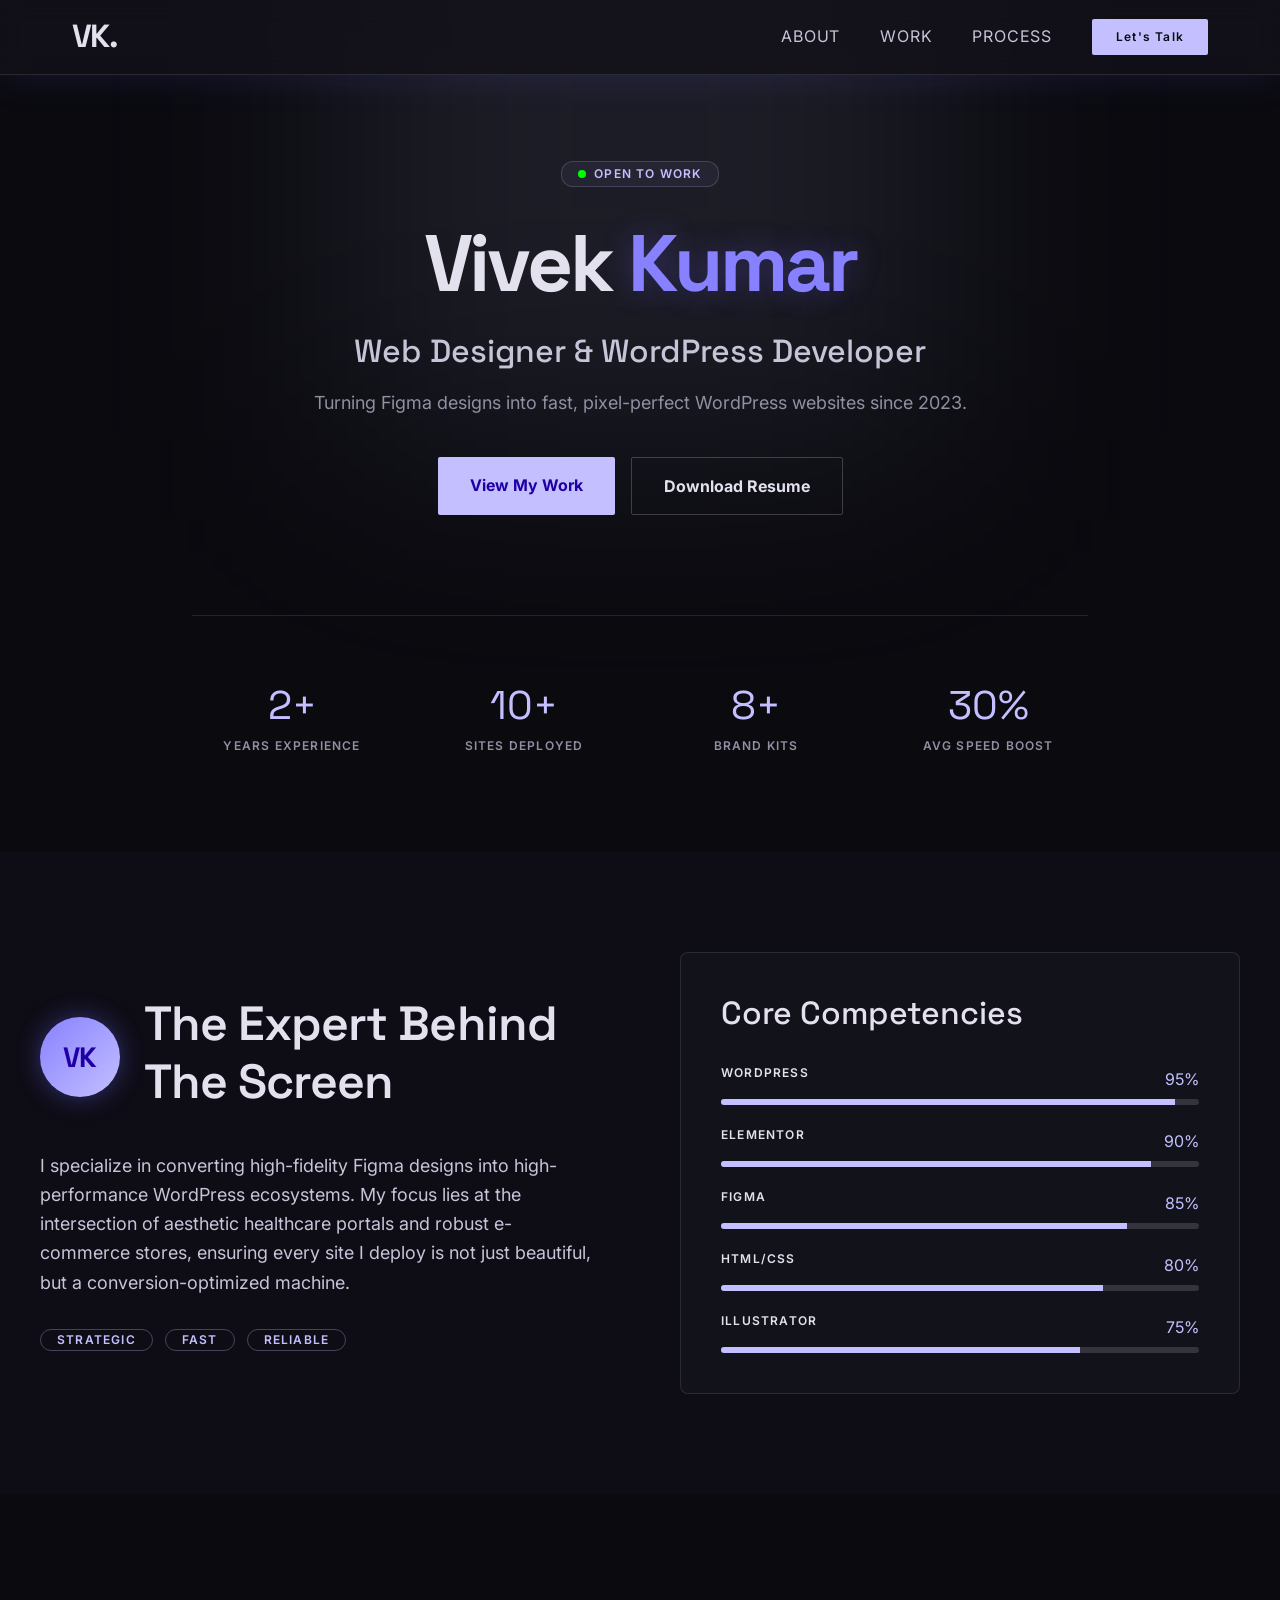
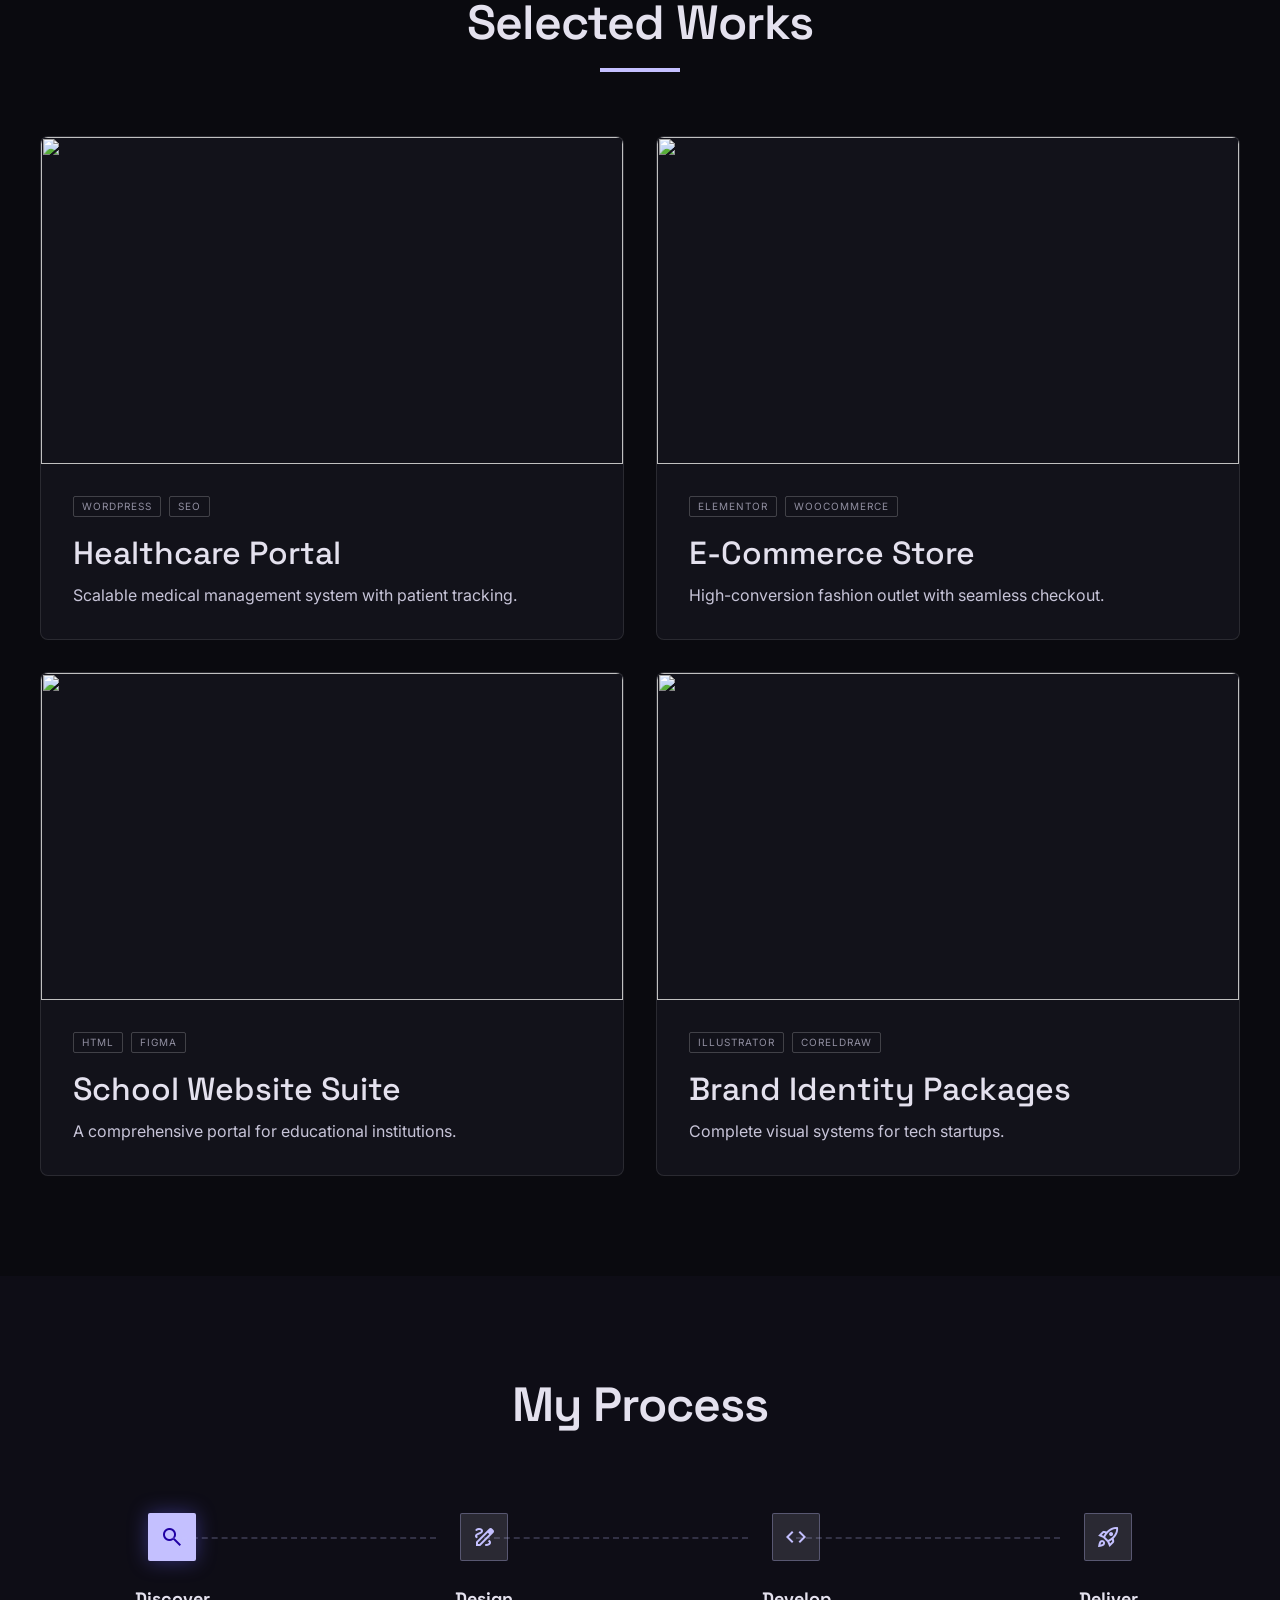
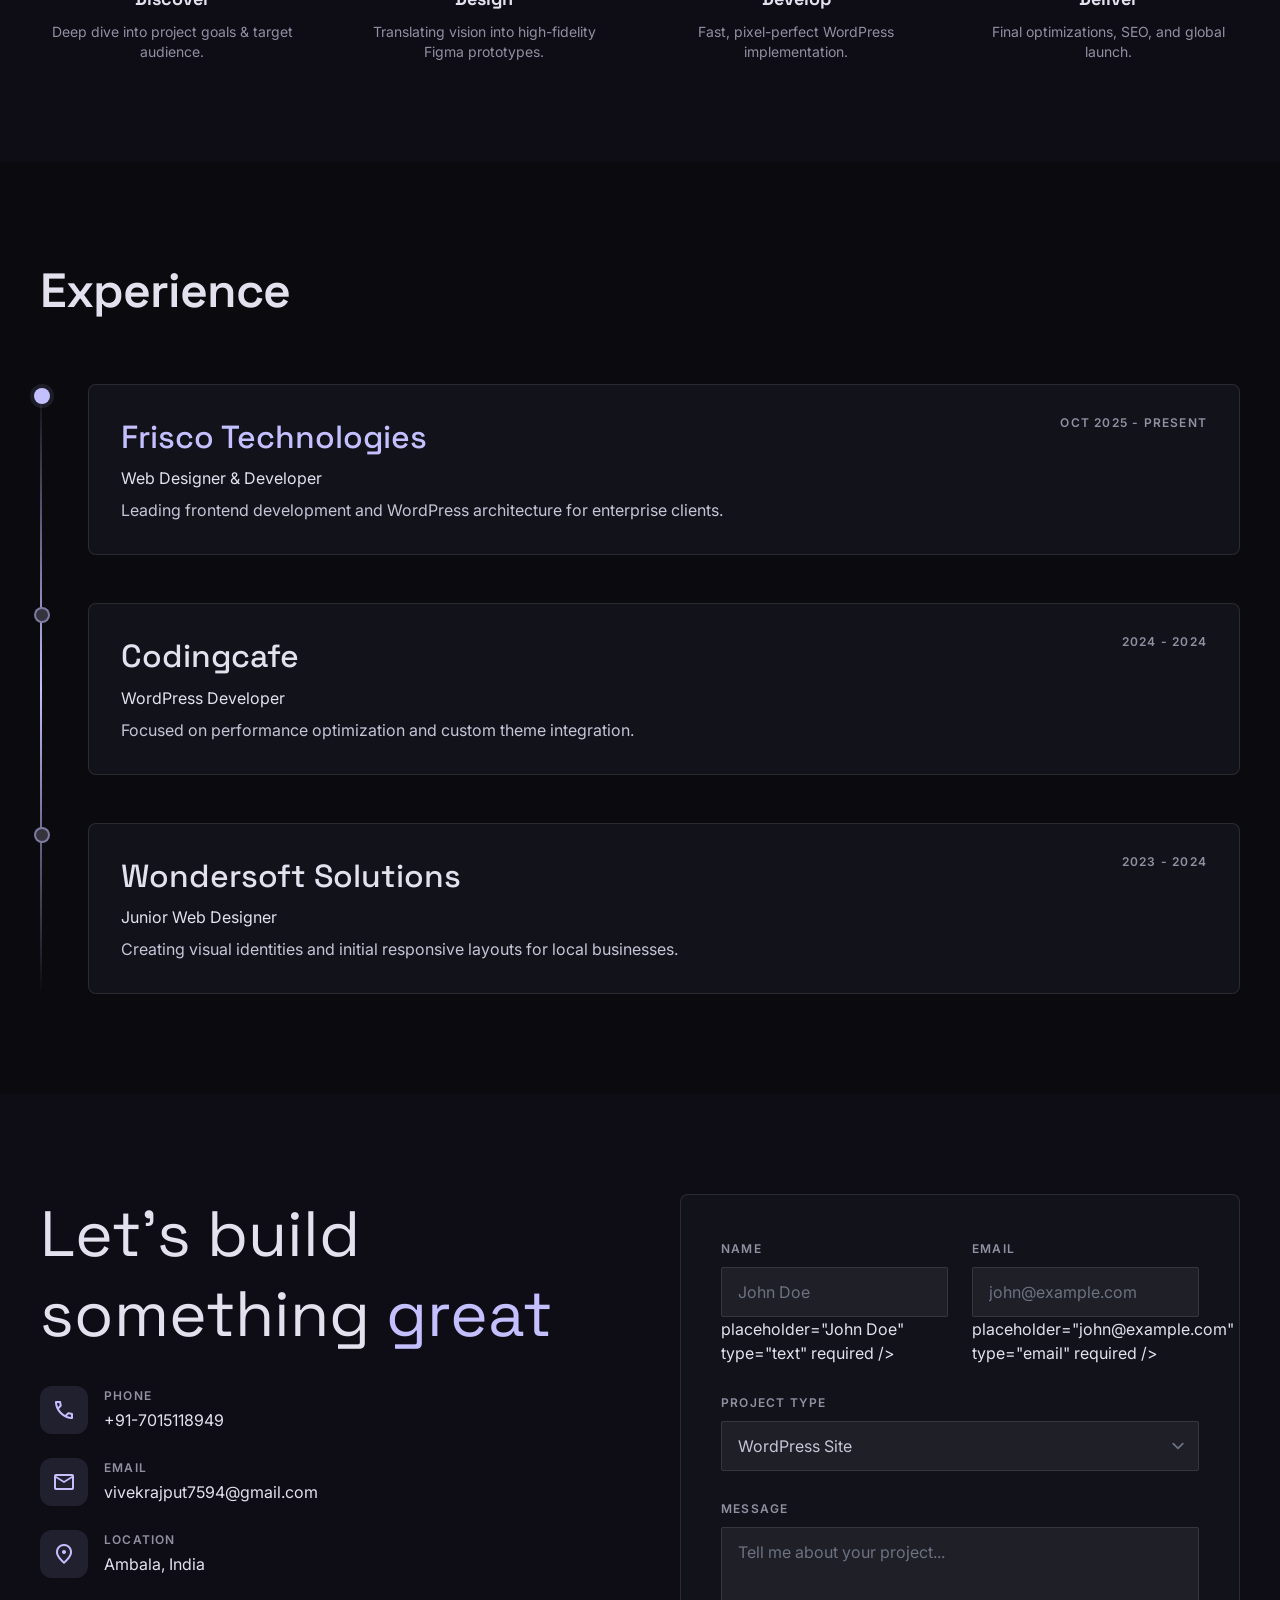
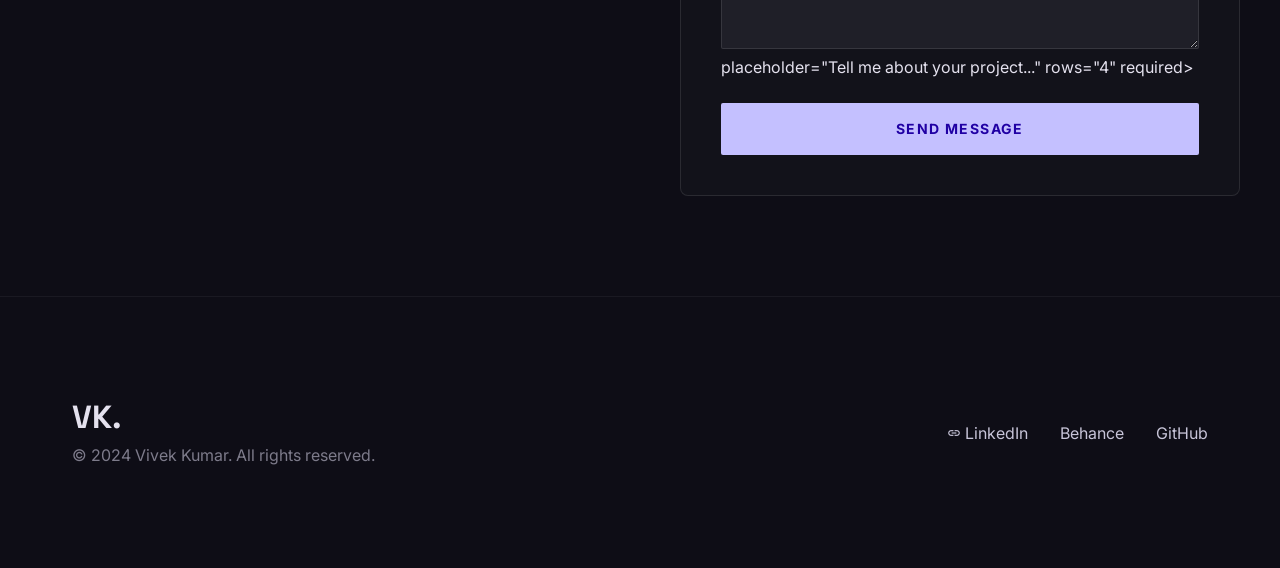
==== index.html @ 9f6ed7fb "cenceled the duplicated resume line" ====
<!DOCTYPE html>

<html class="dark" lang="en">

<head>
    <meta charset="utf-8" />
    <meta content="width=device-width, initial-scale=1.0" name="viewport" />
    <title>Vivek Kumar | Web Designer &amp; WordPress Developer</title>
    <script src="js/tailwind-play.js"></script>
    <link
        href="https://fonts.googleapis.com/css2?family=Space+Grotesk:wght@300;400;500;600;700&amp;family=Inter:wght@300;400;500;600&amp;display=swap"
        rel="stylesheet" />
    <link
        href="https://fonts.googleapis.com/css2?family=Material+Symbols+Outlined:wght,FILL@100..700,0..1&amp;display=swap"
        rel="stylesheet" />
    <link
        href="https://fonts.googleapis.com/css2?family=Material+Symbols+Outlined:wght,FILL@100..700,0..1&amp;display=swap"
        rel="stylesheet" />
    <link href="css/styles.css" rel="stylesheet" />
    <script src="js/tailwind.config.js"></script>
</head>

<body class="bg-background text-on-surface font-body-md" data-nav="main" data-base="./">
    <!-- TopNavBar -->
    <div id="site-nav"></div>
    <main>
        <!-- Hero Section -->
        <section class="relative pt-40 pb-section-padding px-gutter overflow-hidden">
            <div
                class="absolute -top-40 left-1/2 -translate-x-1/2 w-[600px] h-[600px] bg-primary/10 rounded-full blur-[120px] pointer-events-none">
            </div>
            <div class="max-w-container-max mx-auto text-center relative z-10">
                <div
                    class="inline-flex items-center gap-2 px-4 py-1.5 rounded-full border border-primary/20 bg-primary/5 mb-8">
                    <span class="w-2 h-2 rounded-full bg-[#00FF00] animate-pulse"></span>
                    <span class="text-label-caps font-label-caps text-primary uppercase">Open to Work</span>
                </div>
                <h1 class="font-display-xl text-display-xl-mobile md:text-display-xl mb-6">
                    <span class="text-on-surface">Vivek</span>
                    <span class="text-primary-container glow-text">Kumar</span>
                </h1>
                <p class="font-headline-md text-headline-md text-on-surface-variant mb-4">Web Designer &amp; WordPress
                    Developer</p>
                <p class="font-body-lg text-body-lg text-outline max-w-2xl mx-auto mb-10">
                    Turning Figma designs into fast, pixel-perfect WordPress websites since 2023.
                </p>
                <div class="flex flex-col sm:flex-row gap-4 justify-center mb-section-padding">
                    <a class="bg-primary text-on-primary px-8 py-4 rounded font-bold transition-all hover:shadow-[0_0_30px_rgba(108,99,255,0.4)]"
                        href="#work">View My Work</a>
                    <a class="border border-white/20 text-on-surface px-8 py-4 rounded font-bold hover:border-white/40 transition-all"
                        href="./Resume.pdf" target="_blank" rel="noopener noreferrer">Download Resume</a>
                </div>
                <div
                    class="grid grid-cols-2 md:grid-cols-4 gap-8 max-w-4xl mx-auto border-t border-white/10 pt-section-padding-mobile">
                    <div>
                        <p class="font-display-xl text-[40px] text-primary mb-1" data-counter data-target="2"
                            data-suffix="+">2+</p>
                        <p class="text-label-caps font-label-caps uppercase text-outline">Years Experience</p>
                    </div>
                    <div>
                        <p class="font-display-xl text-[40px] text-primary mb-1" data-counter data-target="10"
                            data-suffix="+">10+</p>
                        <p class="text-label-caps font-label-caps uppercase text-outline">Sites Deployed</p>
                    </div>
                    <div>
                        <p class="font-display-xl text-[40px] text-primary mb-1" data-counter data-target="8"
                            data-suffix="+">8+</p>
                        <p class="text-label-caps font-label-caps uppercase text-outline">Brand Kits</p>
                    </div>
                    <div>
                        <p class="font-display-xl text-[40px] text-primary mb-1" data-counter data-target="30"
                            data-suffix="%">30%</p>
                        <p class="text-label-caps font-label-caps uppercase text-outline">Avg Speed Boost</p>
                    </div>
                </div>
            </div>
        </section>
        <!-- About + Skills -->
        <section class="py-section-padding px-gutter bg-surface-container-lowest" id="about">
            <div class="max-w-container-max mx-auto grid grid-cols-1 lg:grid-cols-2 gap-20">
                <div class="flex flex-col justify-center">
                    <div class="flex items-center gap-6 mb-8">
                        <div class="w-20 h-20  bg-gradient-to-br from-primary-container to-primary flex items-center justify-center flex-shrink-0 shadow-[0_0_24px_rgba(108,99,255,0.4)]"
                            style="border-radius:56px;">
                            <span class="font-display-xl text-[28px] font-bold text-on-primary tracking-tight">VK</span>
                        </div>
                        <div>
                            <h2
                                class="font-headline-lg text-headline-lg-mobile md:text-headline-lg text-on-surface mb-2">
                                The Expert Behind The Screen</h2>
                        </div>
                    </div>
                    <p class="font-body-lg text-body-lg text-on-surface-variant mb-8 leading-relaxed">
                        I specialize in converting high-fidelity Figma designs into high-performance WordPress
                        ecosystems. My focus lies at the intersection of aesthetic healthcare portals and robust
                        e-commerce stores, ensuring every site I deploy is not just beautiful, but a
                        conversion-optimized machine.
                    </p>
                    <div class="flex flex-wrap gap-3">
                        <span
                            class="px-4 py-1 border border-primary/30 text-primary text-label-caps font-label-caps uppercase "
                            style="border-radius: 20px;">Strategic</span>
                        <span
                            class="px-4 py-1 border border-primary/30 text-primary text-label-caps font-label-caps uppercase "
                            style="border-radius: 20px;">Fast</span>
                        <span
                            class="px-4 py-1 border border-primary/30 text-primary text-label-caps font-label-caps uppercase "
                            style="border-radius: 20px;">Reliable</span>
                    </div>
                </div>
                <div class="glass-card p-10 rounded-xl">
                    <h3 class="font-headline-md text-headline-md mb-8 text-on-surface">Core Competencies</h3>
                    <div class="space-y-6">
                        <div>
                            <div class="flex justify-between mb-2">
                                <span class="font-label-caps text-label-caps text-on-surface uppercase">WordPress</span>
                                <span class="text-primary">95%</span>
                            </div>
                            <div class="h-1 w-full bg-surface-variant rounded-full overflow-hidden" style="height:6px;">
                                <div class="h-full bg-primary skill-bar" data-width="95" style="width: 0%"></div>
                            </div>
                        </div>
                        <div>
                            <div class="flex justify-between mb-2">
                                <span class="font-label-caps text-label-caps text-on-surface uppercase">Elementor</span>
                                <span class="text-primary">90%</span>
                            </div>
                            <div class="h-1 w-full bg-surface-variant rounded-full overflow-hidden" style="height:6px;">
                                <div class="h-full bg-primary skill-bar" data-width="90" style="width: 0%"></div>
                            </div>
                        </div>
                        <div>
                            <div class="flex justify-between mb-2">
                                <span class="font-label-caps text-label-caps text-on-surface uppercase">Figma</span>
                                <span class="text-primary">85%</span>
                            </div>
                            <div class="h-1 w-full bg-surface-variant rounded-full overflow-hidden" style="height:6px;">
                                <div class="h-full bg-primary skill-bar" data-width="85" style="width: 0%"></div>
                            </div>
                        </div>
                        <div>
                            <div class="flex justify-between mb-2">
                                <span class="font-label-caps text-label-caps text-on-surface uppercase">HTML/CSS</span>
                                <span class="text-primary">80%</span>
                            </div>
                            <div class="h-1 w-full bg-surface-variant rounded-full overflow-hidden" style="height:6px;">
                                <div class="h-full bg-primary skill-bar" data-width="80" style="width: 0%"></div>
                            </div>
                        </div>
                        <div>
                            <div class="flex justify-between mb-2">
                                <span
                                    class="font-label-caps text-label-caps text-on-surface uppercase">Illustrator</span>
                                <span class="text-primary">75%</span>
                            </div>
                            <div class="h-1 w-full bg-surface-variant rounded-full overflow-hidden" style="height:6px;">
                                <div class="h-full bg-primary skill-bar" data-width="75" style="width: 0%"></div>
                            </div>
                        </div>
                    </div>
                </div>
            </div>
        </section>
        <!-- Selected Works -->
        <section class="py-section-padding px-gutter bg-background" id="work">
            <div class="max-w-container-max mx-auto">
                <div class="text-center mb-16">
                    <h2 class="font-headline-lg text-headline-lg-mobile md:text-headline-lg text-on-surface mb-4">
                        Selected Works</h2>
                    <div class="w-20 h-1 bg-primary mx-auto"></div>
                </div>
                <div class="grid grid-cols-1 md:grid-cols-2 gap-8">
                    <!-- Project 1 -->
                    <a href="case-studies/healthcare.html" class="glass-card rounded-xl overflow-hidden group block">
                        <div class="aspect-video overflow-hidden relative">
                            <img class="w-full h-full object-cover transition-transform duration-500 group-hover:scale-110"
                                data-alt="A futuristic and sleek digital interface for a medical healthcare portal, showing dashboard elements with calming purple and blue tones, clear data visualization graphs, and professional profile avatars in a modern dark-mode aesthetic."
                                src="https://lh3.googleusercontent.com/aida-public/[base64]" />
                            <div
                                class="absolute inset-0 bg-primary/20 opacity-0 group-hover:opacity-100 transition-opacity flex items-center justify-center">
                                <span
                                    class="bg-primary text-on-primary px-6 py-2 rounded-full font-bold shadow-[0_0_20px_rgba(108,99,255,0.5)] hover:opacity-90 transition-all">View
                                    Case
                                    Study</span>
                            </div>
                        </div>
                        <div class="p-8">
                            <div class="flex gap-2 mb-4">
                                <span
                                    class="text-[10px] px-2 py-0.5 border border-white/20 text-outline rounded uppercase tracking-widest">WordPress</span>
                                <span
                                    class="text-[10px] px-2 py-0.5 border border-white/20 text-outline rounded uppercase tracking-widest">SEO</span>
                            </div>
                            <h3 class="font-headline-md text-headline-md text-on-surface mb-2">Healthcare Portal</h3>
                            <p class="text-on-surface-variant">Scalable medical management system with patient tracking.
                            </p>
                        </div>
                    </a>
                    <!-- Project 2 -->
                    <a href="case-studies/ecommerce.html" class="glass-card rounded-xl overflow-hidden group block">
                        <div class="aspect-video overflow-hidden relative">
                            <img class="w-full h-full object-cover transition-transform duration-500 group-hover:scale-110"
                                data-alt="A sophisticated e-commerce storefront presentation displaying high-end luxury goods with a minimalist layout. The scene uses soft lighting and a deep violet and black color palette, emphasizing premium textures and modern typography on a sleek product grid."
                                src="https://lh3.googleusercontent.com/aida-public/[base64]" />
                            <div
                                class="absolute inset-0 bg-primary/20 opacity-0 group-hover:opacity-100 transition-opacity flex items-center justify-center">
                                <span
                                    class="bg-primary text-on-primary px-6 py-2 rounded-full font-bold shadow-[0_0_20px_rgba(108,99,255,0.5)] hover:opacity-90 transition-all">View
                                    Store</span>
                            </div>
                        </div>
                        <div class="p-8">
                            <div class="flex gap-2 mb-4">
                                <span
                                    class="text-[10px] px-2 py-0.5 border border-white/20 text-outline rounded uppercase tracking-widest">Elementor</span>
                                <span
                                    class="text-[10px] px-2 py-0.5 border border-white/20 text-outline rounded uppercase tracking-widest">WooCommerce</span>
                            </div>
                            <h3 class="font-headline-md text-headline-md text-on-surface mb-2">E-Commerce Store</h3>
                            <p class="text-on-surface-variant">High-conversion fashion outlet with seamless checkout.
                            </p>
                        </div>
                    </a>
                    <!-- Project 3 -->
                    <a href="case-studies/school.html" class="glass-card rounded-xl overflow-hidden group block">
                        <div class="aspect-video overflow-hidden relative">
                            <img class="w-full h-full object-cover transition-transform duration-500 group-hover:scale-110"
                                data-alt="A professional educational dashboard showing a clean and organized academic portal with a vertical sidebar, student progress charts, and a calendar view. The design features a premium light purple gradient overlay and crisp, legible typography on a dark background."
                                src="https://lh3.googleusercontent.com/aida-public/[base64]" />
                            <div
                                class="absolute inset-0 bg-primary/20 opacity-0 group-hover:opacity-100 transition-opacity flex items-center justify-center">
                                <span
                                    class="bg-primary text-on-primary px-6 py-2 rounded-full font-bold shadow-[0_0_20px_rgba(108,99,255,0.5)] hover:opacity-90 transition-all">Launch
                                    Project</span>
                            </div>
                        </div>
                        <div class="p-8">
                            <div class="flex gap-2 mb-4">
                                <span
                                    class="text-[10px] px-2 py-0.5 border border-white/20 text-outline rounded uppercase tracking-widest">HTML</span>
                                <span
                                    class="text-[10px] px-2 py-0.5 border border-white/20 text-outline rounded uppercase tracking-widest">Figma</span>
                            </div>
                            <h3 class="font-headline-md text-headline-md text-on-surface mb-2">School Website Suite</h3>
                            <p class="text-on-surface-variant">A comprehensive portal for educational institutions.</p>
                        </div>
                    </a>
                    <!-- Project 4 -->
                    <a href="case-studies/brand.html" class="glass-card rounded-xl overflow-hidden group block">
                        <div class="aspect-video overflow-hidden relative">
                            <img class="w-full h-full object-cover transition-transform duration-500 group-hover:scale-110"
                                data-alt="A collection of elegant brand identity assets including business cards, letterheads, and a logo manual spread out on a neutral surface. The design features a consistent purple geometric pattern and a minimalist logo, showcasing professional graphic design skills with high-end finishing."
                                src="https://lh3.googleusercontent.com/aida-public/[base64]" />
                            <div
                                class="absolute inset-0 bg-primary/20 opacity-0 group-hover:opacity-100 transition-opacity flex items-center justify-center">
                                <span
                                    class="bg-primary text-on-primary px-6 py-2 rounded-full font-bold shadow-[0_0_20px_rgba(108,99,255,0.5)] hover:opacity-90 transition-all">View
                                    Branding</span>
                            </div>
                        </div>
                        <div class="p-8">
                            <div class="flex gap-2 mb-4">
                                <span
                                    class="text-[10px] px-2 py-0.5 border border-white/20 text-outline rounded uppercase tracking-widest">Illustrator</span>
                                <span
                                    class="text-[10px] px-2 py-0.5 border border-white/20 text-outline rounded uppercase tracking-widest">CorelDRAW</span>
                            </div>
                            <h3 class="font-headline-md text-headline-md text-on-surface mb-2">Brand Identity Packages
                            </h3>
                            <p class="text-on-surface-variant">Complete visual systems for tech startups.</p>
                        </div>
                    </a>
                </div>
            </div>
        </section>
        <!-- My Process -->
        <section class="py-section-padding px-gutter bg-surface-container-lowest" id="process">
            <div class="max-w-container-max mx-auto text-center">
                <h2 class="font-headline-lg text-headline-lg-mobile md:text-headline-lg text-on-surface mb-20">My
                    Process</h2>
                <div class="grid grid-cols-1 md:grid-cols-4 gap-12 relative">
                    <div class="step-connector relative z-10 flex flex-col items-center">
                        <div
                            class="w-12 h-12 rounded bg-primary flex items-center justify-center mb-6 shadow-[0_0_20px_rgba(108,99,255,0.4)]">
                            <span class="material-symbols-outlined text-on-primary">search</span>
                        </div>
                        <h4 class="font-headline-md text-body-lg font-bold mb-2">Discover</h4>
                        <p class="text-outline text-sm">Deep dive into project goals &amp; target audience.</p>
                    </div>
                    <div class="step-connector relative z-10 flex flex-col items-center">
                        <div
                            class="w-12 h-12 rounded bg-surface-container-high border border-primary/30 flex items-center justify-center mb-6">
                            <span class="material-symbols-outlined text-primary">draw</span>
                        </div>
                        <h4 class="font-headline-md text-body-lg font-bold mb-2">Design</h4>
                        <p class="text-outline text-sm">Translating vision into high-fidelity Figma prototypes.</p>
                    </div>
                    <div class="step-connector relative z-10 flex flex-col items-center">
                        <div
                            class="w-12 h-12 rounded bg-surface-container-high border border-primary/30 flex items-center justify-center mb-6">
                            <span class="material-symbols-outlined text-primary">code</span>
                        </div>
                        <h4 class="font-headline-md text-body-lg font-bold mb-2">Develop</h4>
                        <p class="text-outline text-sm">Fast, pixel-perfect WordPress implementation.</p>
                    </div>
                    <div class="relative z-10 flex flex-col items-center">
                        <div
                            class="w-12 h-12 rounded bg-surface-container-high border border-primary/30 flex items-center justify-center mb-6">
                            <span class="material-symbols-outlined text-primary">rocket_launch</span>
                        </div>
                        <h4 class="font-headline-md text-body-lg font-bold mb-2">Deliver</h4>
                        <p class="text-outline text-sm">Final optimizations, SEO, and global launch.</p>
                    </div>
                </div>
            </div>
        </section>
        <!-- Experience Timeline -->
        <section class="py-section-padding px-gutter bg-background">
            <div class="max-w-container-max mx-auto">
                <h2 class="font-headline-lg text-headline-lg-mobile md:text-headline-lg text-on-surface mb-16">
                    Experience</h2>
                <div class="relative timeline-line pl-12 space-y-12">
                    <div class="relative">
                        <div class="absolute -left-[54px] top-1 w-4 h-4 rounded-full bg-primary ring-4 ring-primary/10">
                        </div>
                        <div class="glass-card p-8 rounded-xl">
                            <div class="flex flex-col md:flex-row md:justify-between mb-2">
                                <h3 class="font-headline-md text-headline-md text-primary">Frisco Technologies</h3>
                                <span class="text-label-caps font-label-caps text-outline uppercase">Oct 2025 -
                                    Present</span>
                            </div>
                            <p class="font-body-lg text-on-surface mb-2">Web Designer & Developer</p>
                            <p class="text-on-surface-variant">Leading frontend development and WordPress architecture
                                for enterprise clients.</p>
                        </div>
                    </div>
                    <div class="relative">
                        <div
                            class="absolute -left-[54px] top-1 w-4 h-4 rounded-full bg-surface-variant border-2 border-primary/50">
                        </div>
                        <div class="glass-card p-8 rounded-xl">
                            <div class="flex flex-col md:flex-row md:justify-between mb-2">
                                <h3 class="font-headline-md text-headline-md text-on-surface">Codingcafe</h3>
                                <span class="text-label-caps font-label-caps text-outline uppercase">2024 - 2024</span>
                            </div>
                            <p class="font-body-lg text-on-surface mb-2">WordPress Developer</p>
                            <p class="text-on-surface-variant">Focused on performance optimization and custom theme
                                integration.</p>
                        </div>
                    </div>
                    <div class="relative">
                        <div
                            class="absolute -left-[54px] top-1 w-4 h-4 rounded-full bg-surface-variant border-2 border-primary/50">
                        </div>
                        <div class="glass-card p-8 rounded-xl">
                            <div class="flex flex-col md:flex-row md:justify-between mb-2">
                                <h3 class="font-headline-md text-headline-md text-on-surface">Wondersoft Solutions</h3>
                                <span class="text-label-caps font-label-caps text-outline uppercase">2023 - 2024</span>
                            </div>
                            <p class="font-body-lg text-on-surface mb-2">Junior Web Designer</p>
                            <p class="text-on-surface-variant">Creating visual identities and initial responsive layouts
                                for local businesses.</p>
                        </div>
                    </div>
                </div>
            </div>
        </section>
        <!-- Contact Section -->
        <section class="py-section-padding px-gutter bg-surface-container-lowest" id="contact">
            <div class="max-w-container-max mx-auto grid grid-cols-1 lg:grid-cols-2 gap-20">
                <div>
                    <h2 class="font-display-xl text-[48px] md:text-[64px] text-on-surface mb-8 leading-tight">Let's
                        build<br />something <span class="text-primary">great</span></h2>
                    <div class="space-y-6">
                        <div class="flex items-center gap-4">
                            <div class="w-12 h-12 rounded-full bg-primary/10 flex items-center justify-center">
                                <span class="material-symbols-outlined text-primary">call</span>
                            </div>
                            <div>
                                <p class="text-label-caps font-label-caps text-outline uppercase text-xs mb-1">Phone</p>
                                <p class="font-body-lg text-on-surface">+91-7015118949</p>
                            </div>
                        </div>
                        <div class="flex items-center gap-4">
                            <div class="w-12 h-12 rounded-full bg-primary/10 flex items-center justify-center">
                                <span class="material-symbols-outlined text-primary">mail</span>
                            </div>
                            <div>
                                <p class="text-label-caps font-label-caps text-outline uppercase text-xs mb-1">Email</p>
                                <p class="font-body-lg text-on-surface">vivekrajput7594@gmail.com</p>
                            </div>
                        </div>
                        <div class="flex items-center gap-4">
                            <div class="w-12 h-12 rounded-full bg-primary/10 flex items-center justify-center">
                                <span class="material-symbols-outlined text-primary">location_on</span>
                            </div>
                            <div>
                                <p class="text-label-caps font-label-caps text-outline uppercase text-xs mb-1">Location
                                </p>
                                <p class="font-body-lg text-on-surface">Ambala, India</p>
                            </div>
                        </div>
                    </div>
                </div>
                <div class="glass-card p-10 rounded-xl">
                    <form id="contact-form" action="https://formspree.io/f/YOUR_FORM_ID" method="POST"
                        class="space-y-6">
                        <div class="grid grid-cols-1 md:grid-cols-2 gap-6">
                            <div class="space-y-2">
                                <label
                                    class="text-label-caps font-label-caps text-outline uppercase text-xs">Name</label>
                                <input name="name"
                                    class="w-full bg-surface-container border border-white/10 rounded px-4 py-3 focus:border-primary focus:ring-1 focus:ring-primary outline-none transition-all"
                                    placeholder="John Doe" type="text" required />
                                placeholder="John Doe" type="text" required />
                            </div>
                            <div class="space-y-2">
                                <label
                                    class="text-label-caps font-label-caps text-outline uppercase text-xs">Email</label>
                                <input name="email"
                                    class="w-full bg-surface-container border border-white/10 rounded px-4 py-3 focus:border-primary focus:ring-1 focus:ring-primary outline-none transition-all"
                                    placeholder="john@example.com" type="email" required />
                                placeholder="john@example.com" type="email" required />
                            </div>
                        </div>
                        <div class="space-y-2">
                            <label class="text-label-caps font-label-caps text-outline uppercase text-xs">Project
                                Type</label>
                            <select name="project_type"
                                class="w-full bg-surface-container border border-white/10 rounded px-4 py-3 focus:border-primary focus:ring-1 focus:ring-primary outline-none transition-all text-on-surface-variant">
                                <option value="WordPress Site">WordPress Site</option>
                                <option value="Graphic Design">Graphic Design</option>
                                <option value="Both">Both</option>
                                <option value="WordPress Site">WordPress Site</option>
                                <option value="Graphic Design">Graphic Design</option>
                                <option value="Both">Both</option>
                            </select>
                        </div>
                        <div class="space-y-2">
                            <label
                                class="text-label-caps font-label-caps text-outline uppercase text-xs">Message</label>
                            <textarea name="message"
                                class="w-full bg-surface-container border border-white/10 rounded px-4 py-3 focus:border-primary focus:ring-1 focus:ring-primary outline-none transition-all"
                                placeholder="Tell me about your project..." rows="4" required></textarea>
                            placeholder="Tell me about your project..." rows="4" required></textarea>
                        </div>
                        <button id="submit-button"
                            class="w-full bg-primary text-on-primary font-bold py-4 rounded hover:shadow-[0_0_30px_rgba(108,99,255,0.4)] transition-all uppercase tracking-widest text-sm"
                            type="submit">Send Message</button>
                        <p id="form-status" class="text-sm font-medium mt-4 hidden text-center"></p>
                        <p id="form-status" class="text-sm font-medium mt-4 hidden text-center"></p>
                    </form>
                </div>
            </div>
        </section>
    </main>
    <!-- Footer -->
    <div id="site-footer"></div>

    <script src="js/components.js"></script>
    <script src="js/main.js"></script>
    <script src="js/contact.js"></script>
</body>

</html>
---- css/styles.css ----
/* Custom Fonts & Material Icons */
.material-symbols-outlined {
    font-variation-settings: 'FILL' 0, 'wght' 400, 'GRAD' 0, 'opsz' 24;
}

/* Glow Effects */
.glow-text, .text-glow {
    text-shadow: 0 0 30px rgba(108, 99, 255, 0.3);
}
.purple-glow {
    box-shadow: 0 0 40px rgba(108, 99, 255, 0.15);
}
.glow-halo {
    background: radial-gradient(circle at center, rgba(108, 99, 255, 0.08) 0%, transparent 70%);
}
.section-halo {
    background: radial-gradient(circle at center, rgba(108, 99, 255, 0.05) 0%, transparent 70%);
}
.text-halo {
    position: relative;
}
.text-halo::after {
    content: '';
    position: absolute;
    top: 50%;
    left: 50%;
    transform: translate(-50%, -50%);
    width: 140%;
    height: 140%;
    background: radial-gradient(circle, rgba(108, 99, 255, 0.08) 0%, transparent 70%);
    z-index: -1;
    pointer-events: none;
}

/* Glass Card & Borders */
.glass-card {
    background: #12121A;
    border: 0.5px solid rgba(255, 255, 255, 0.1);
    transition: all 0.3s ease;
}
.glass-card:hover {
    border-color: rgba(255, 255, 255, 0.2);
    box-shadow: 0 0 40px rgba(108, 99, 255, 0.15);
    transform: translateY(-4px);
}
.card-border {
    border: 0.5px solid rgba(255, 255, 255, 0.1);
    transition: all 0.3s ease;
}
.card-border:hover {
    border-color: rgba(255, 255, 255, 0.2);
}
.thin-border {
    border: 0.5px solid rgba(255, 255, 255, 0.1);
}
.surface-card {
    background-color: #12121a;
    border: 0.5px solid rgba(255, 255, 255, 0.1);
    transition: border-color 0.3s ease;
}
.surface-card:hover {
    border-color: rgba(255, 255, 255, 0.2);
}
.glow-hover:hover {
    box-shadow: 0 0 40px rgba(108, 99, 255, 0.15);
    border-color: rgba(255, 255, 255, 0.2) !important;
}

/* Process & Timeline Connectors */
.step-connector::after {
    content: '';
    position: absolute;
    top: 24px;
    left: 50%;
    width: 100%;
    border-top: 2px dashed rgba(196, 192, 255, 0.2);
    z-index: 0;
}
@media (max-width: 768px) {
    .step-connector::after { display: none; }
}
.timeline-line::before {
    content: '';
    position: absolute;
    left: 0;
    top: 0;
    bottom: 0;
    width: 2px;
    background: linear-gradient(to bottom, transparent, #c4c0ff, transparent);
}

/* Helper Utilities */
.purple-dot::before {
    content: '';
    display: inline-block;
    width: 8px;
    height: 8px;
    background-color: #6C63FF;
    border-radius: 50%;
    margin-right: 12px;
}
.no-scrollbar::-webkit-scrollbar {
    display: none;
}
.space-grotesk {
    font-family: 'Space Grotesk', sans-serif;
}
.bento-grid {
    display: grid;
    grid-template-columns: repeat(12, 1fr);
    gap: 24px;
}

.material-symbols-filled { font-variation-settings: 'FILL' 1; }
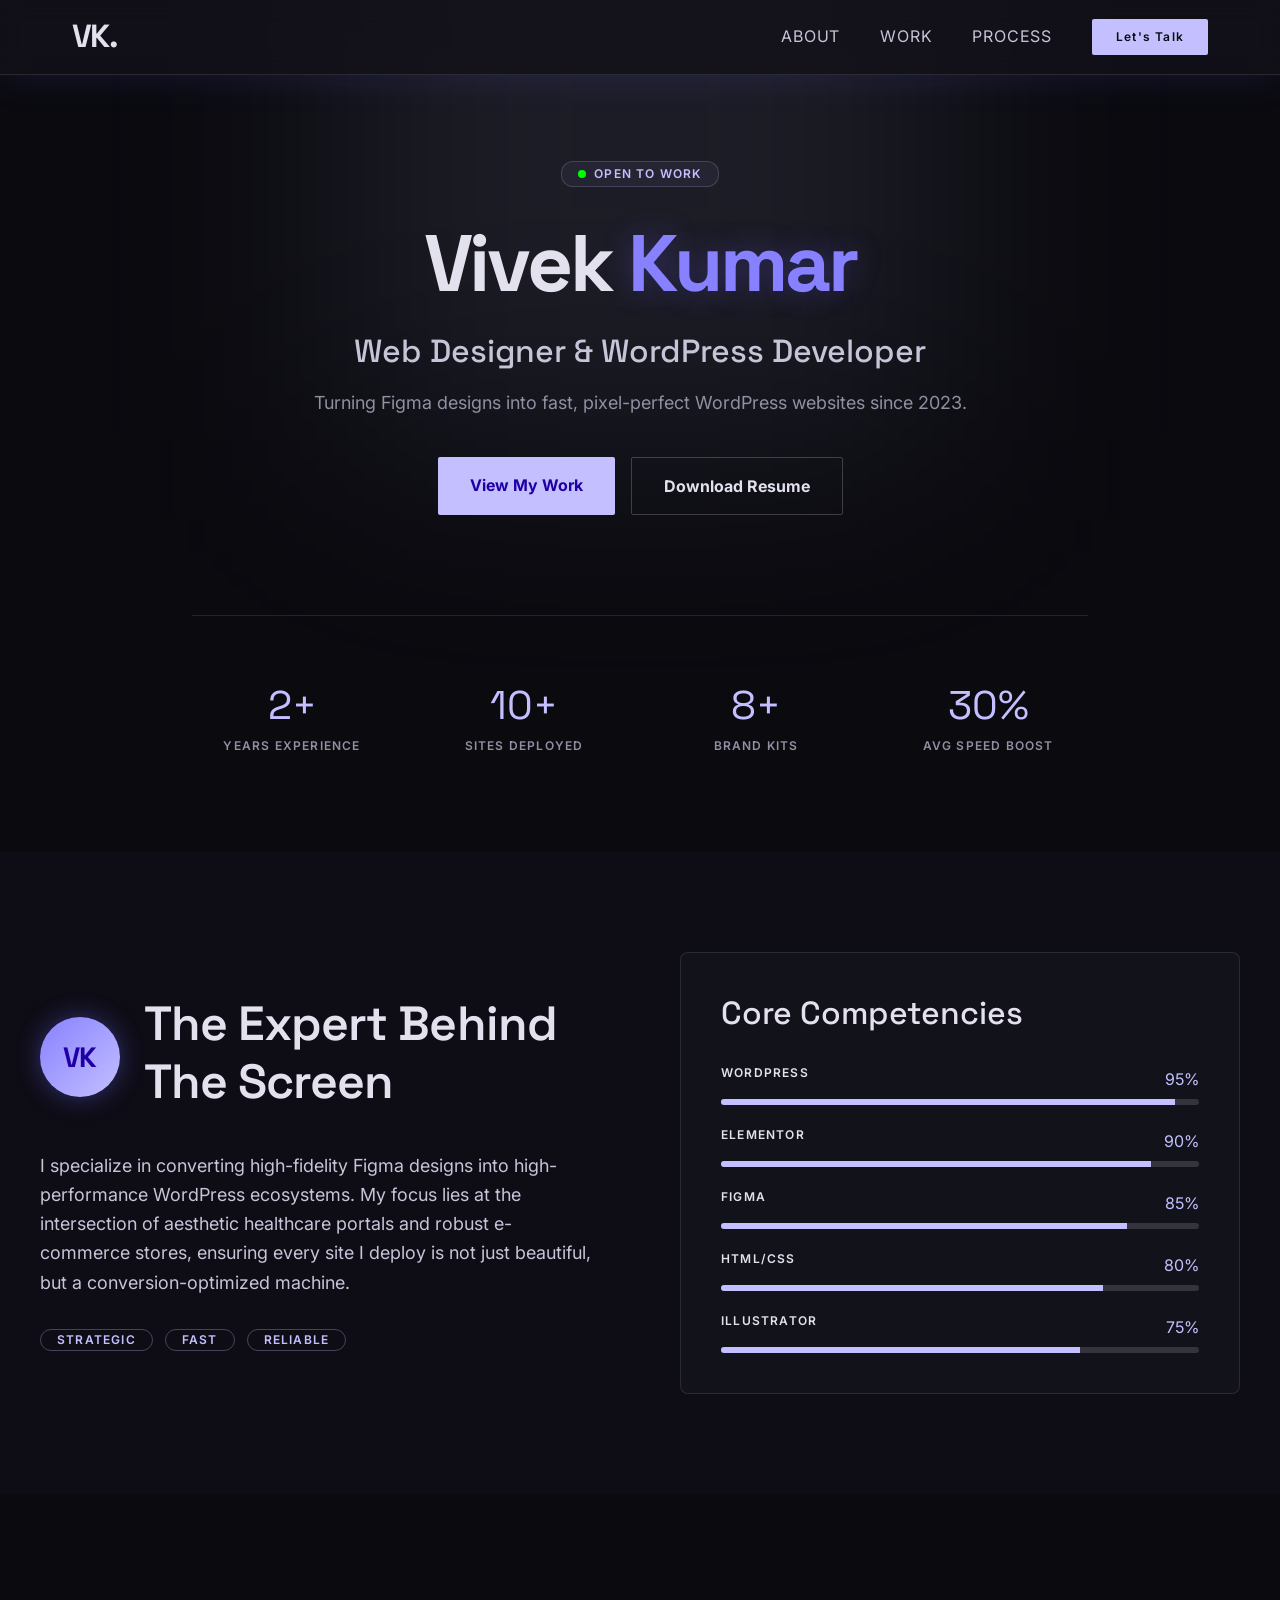
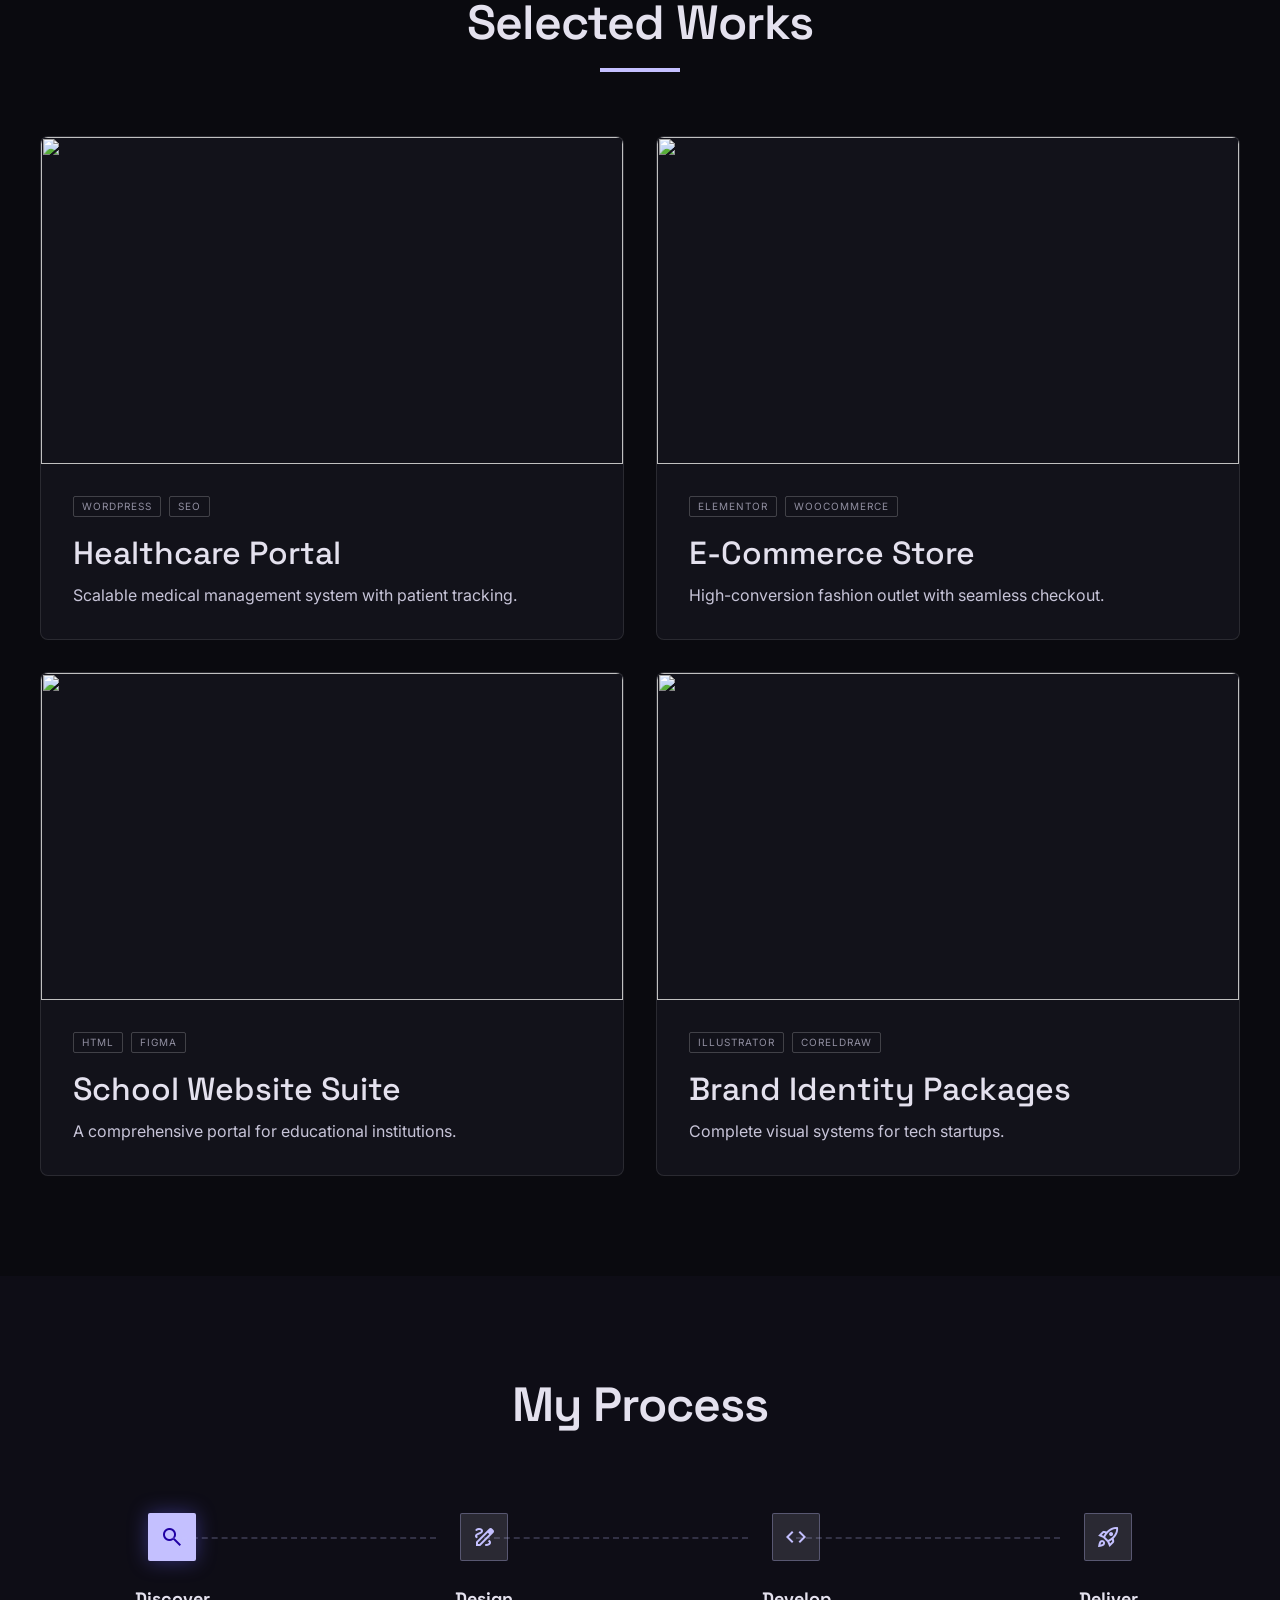
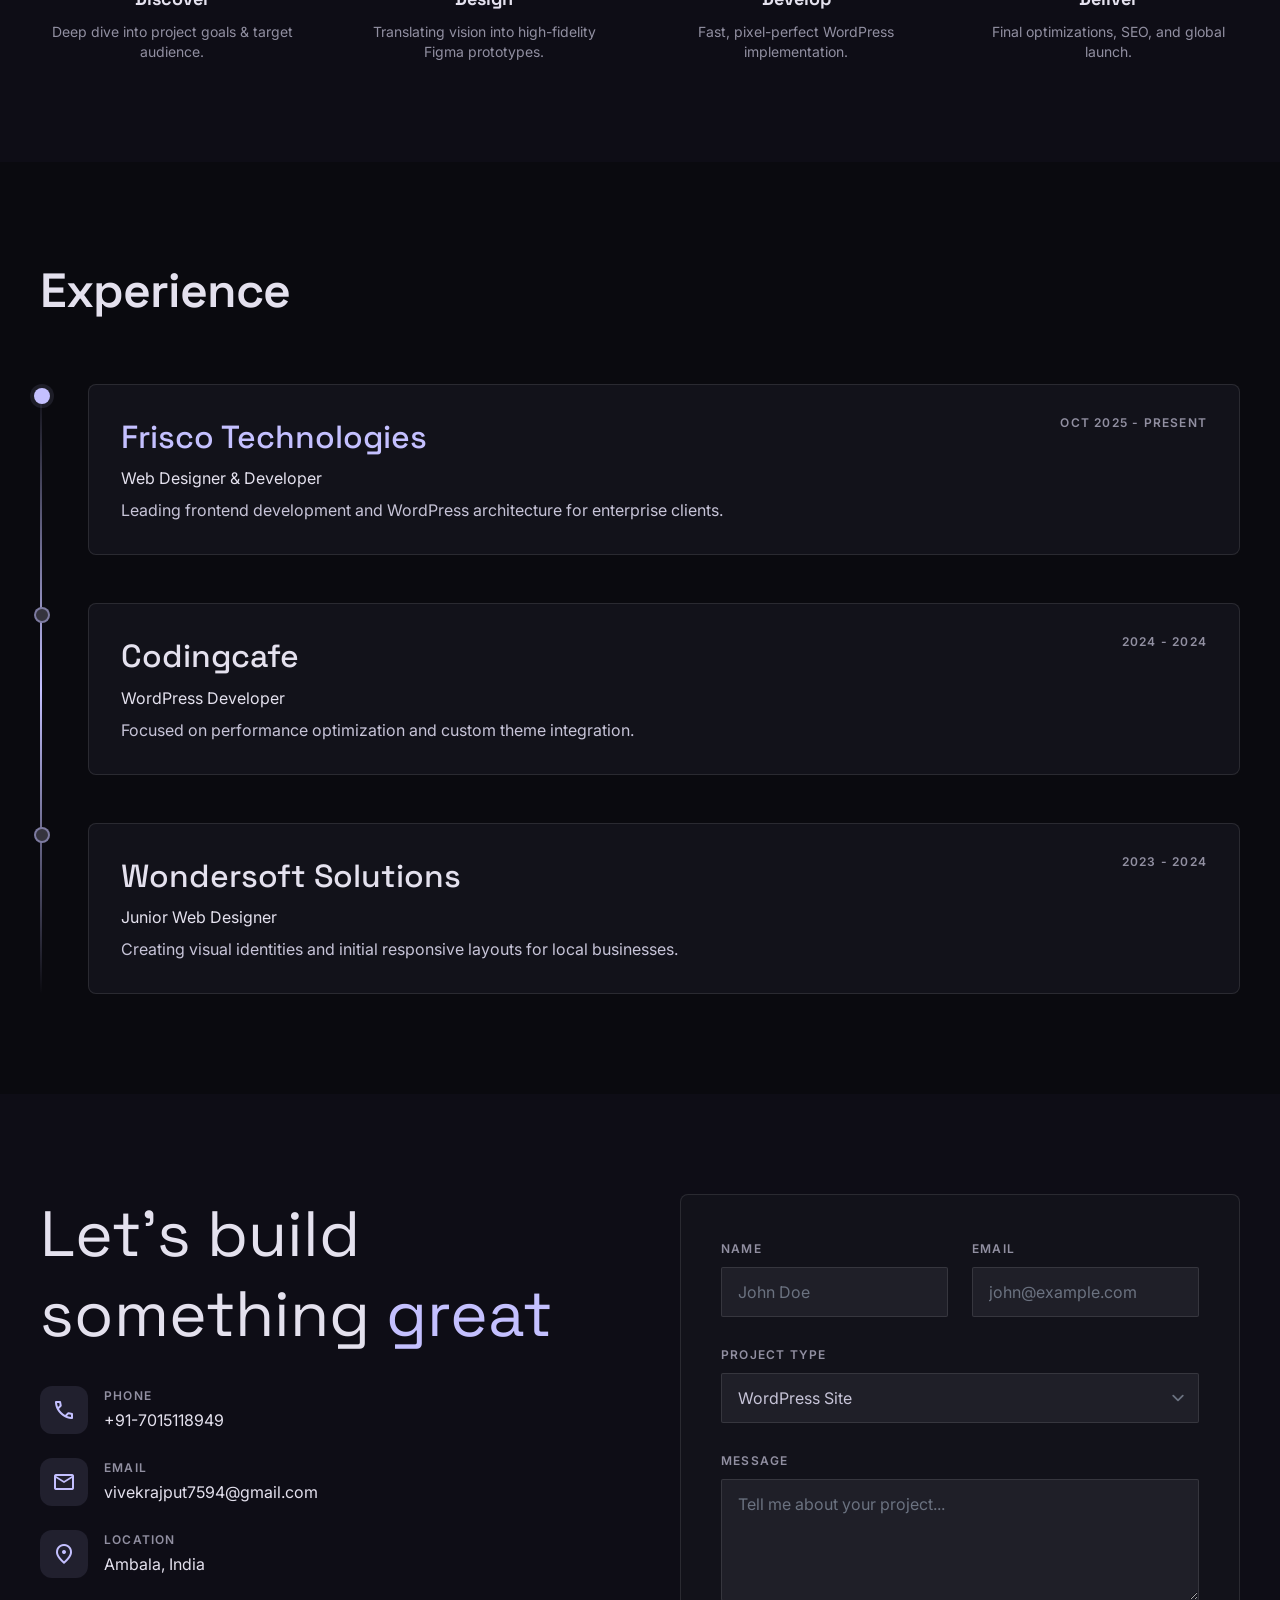
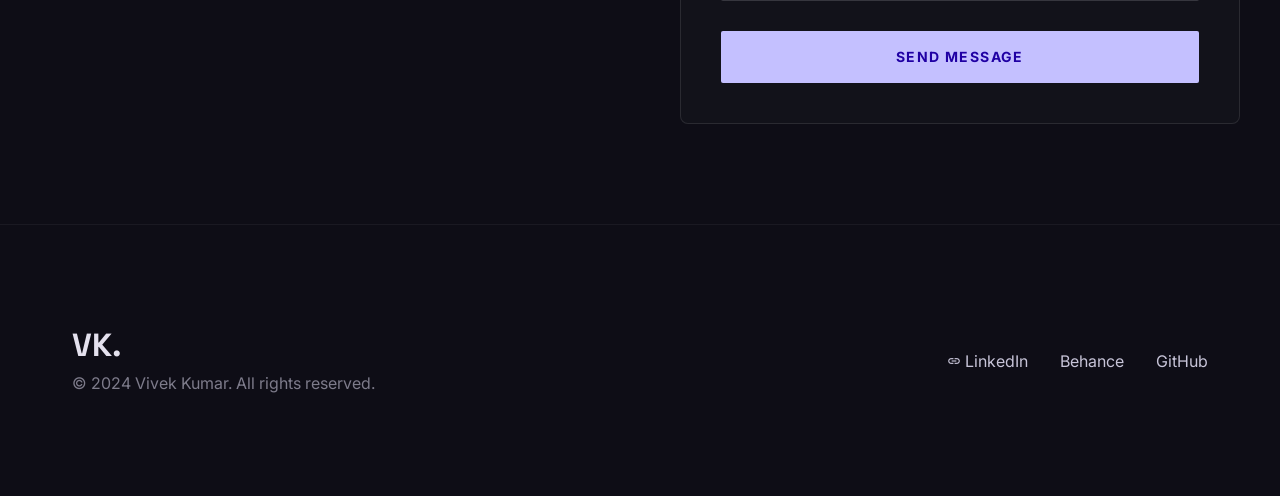
==== commit 23336973: "new change" ====
--- a/index.html
+++ b/index.html
@@ -412,7 +412,6 @@
                                 <input name="name"
                                     class="w-full bg-surface-container border border-white/10 rounded px-4 py-3 focus:border-primary focus:ring-1 focus:ring-primary outline-none transition-all"
                                     placeholder="John Doe" type="text" required />
-                                placeholder="John Doe" type="text" required />
                             </div>
                             <div class="space-y-2">
                                 <label
@@ -420,7 +419,6 @@
                                 <input name="email"
                                     class="w-full bg-surface-container border border-white/10 rounded px-4 py-3 focus:border-primary focus:ring-1 focus:ring-primary outline-none transition-all"
                                     placeholder="john@example.com" type="email" required />
-                                placeholder="john@example.com" type="email" required />
                             </div>
                         </div>
                         <div class="space-y-2">
@@ -442,12 +440,10 @@
                             <textarea name="message"
                                 class="w-full bg-surface-container border border-white/10 rounded px-4 py-3 focus:border-primary focus:ring-1 focus:ring-primary outline-none transition-all"
                                 placeholder="Tell me about your project..." rows="4" required></textarea>
-                            placeholder="Tell me about your project..." rows="4" required></textarea>
                         </div>
                         <button id="submit-button"
                             class="w-full bg-primary text-on-primary font-bold py-4 rounded hover:shadow-[0_0_30px_rgba(108,99,255,0.4)] transition-all uppercase tracking-widest text-sm"
                             type="submit">Send Message</button>
-                        <p id="form-status" class="text-sm font-medium mt-4 hidden text-center"></p>
                         <p id="form-status" class="text-sm font-medium mt-4 hidden text-center"></p>
                     </form>
                 </div>
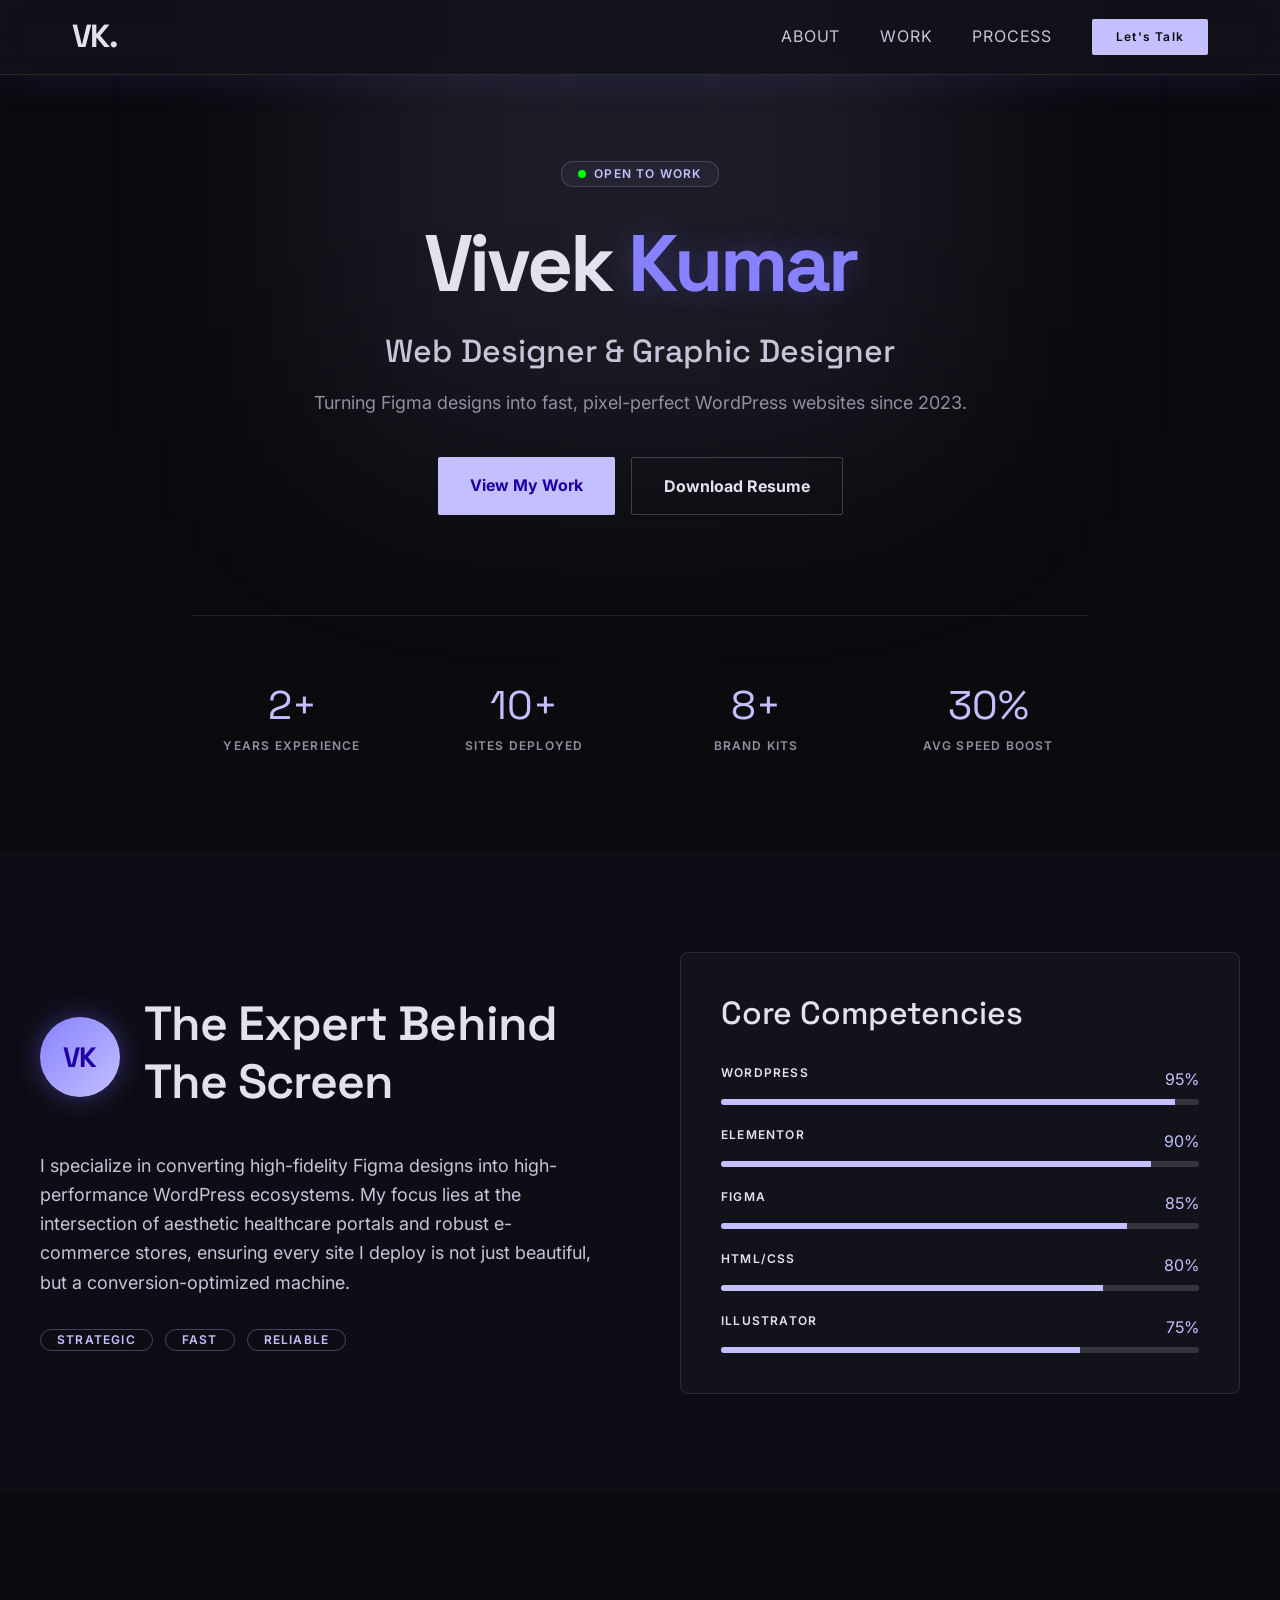
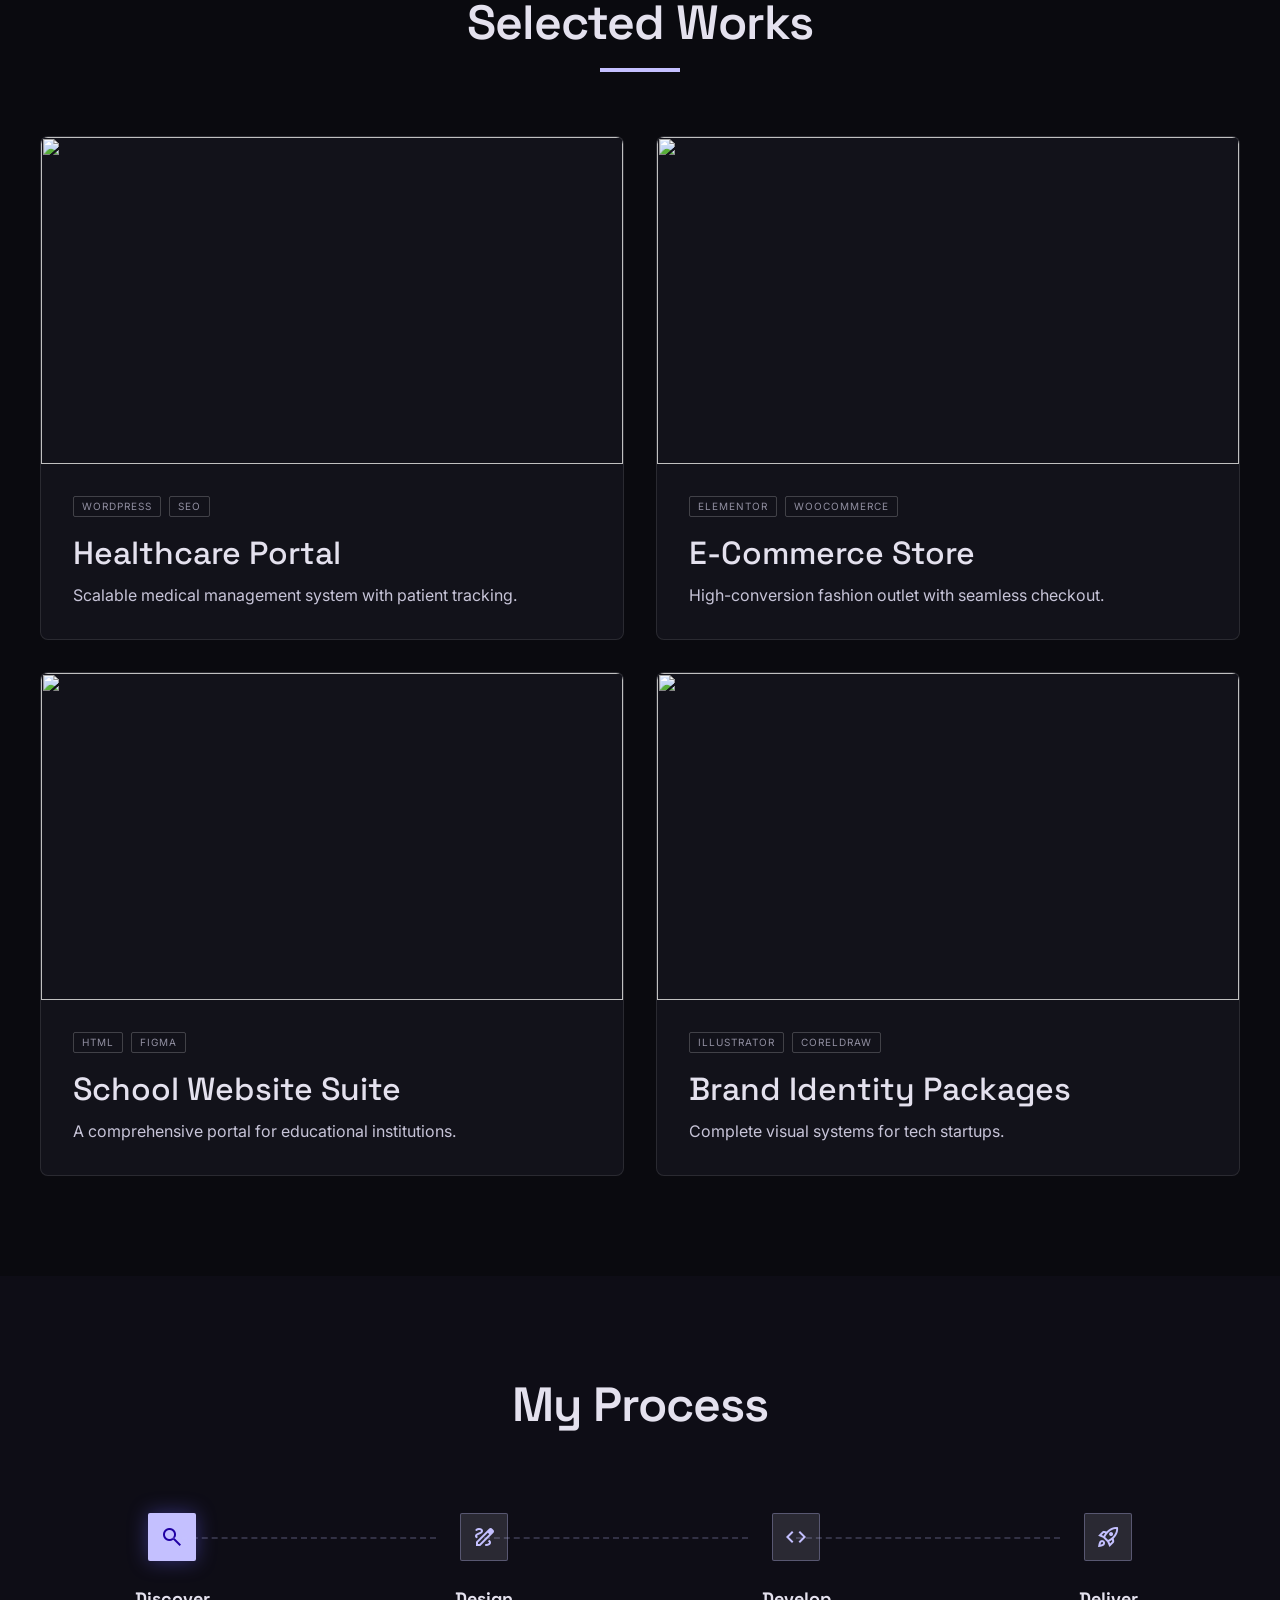
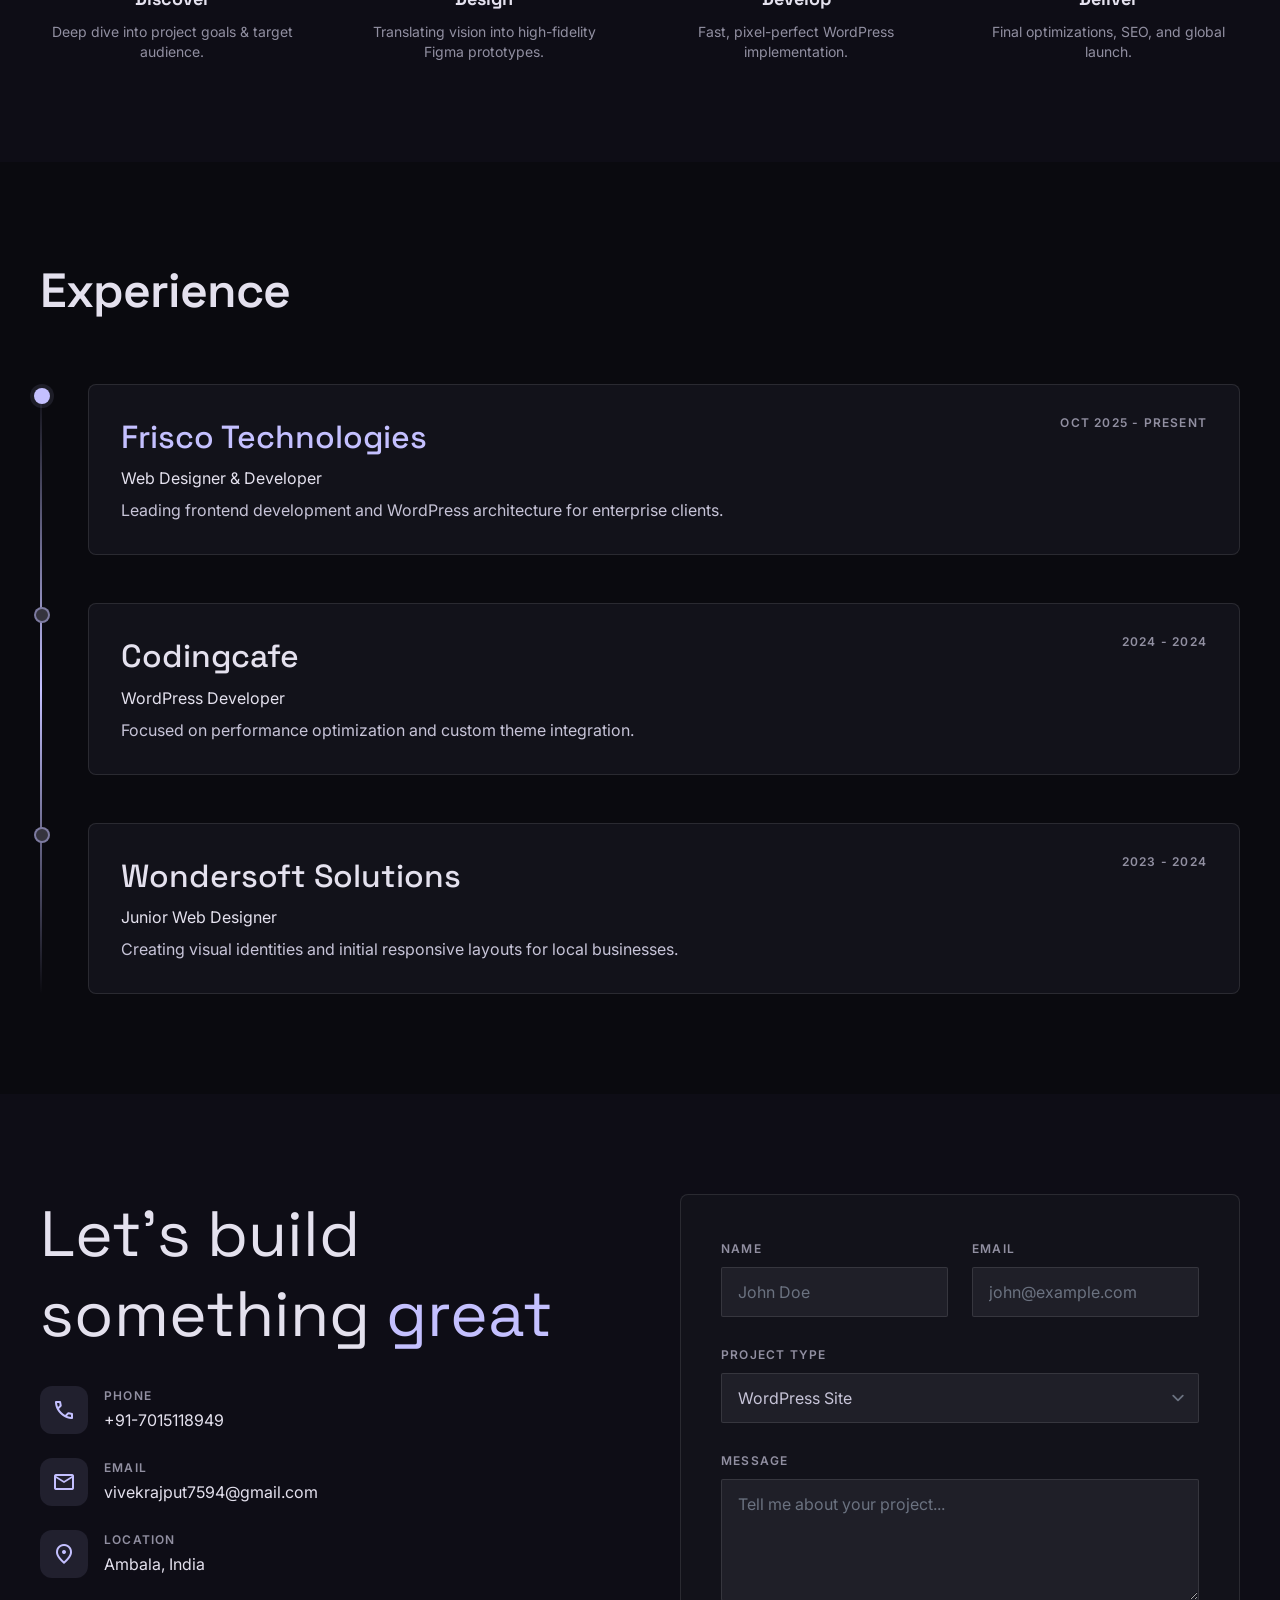
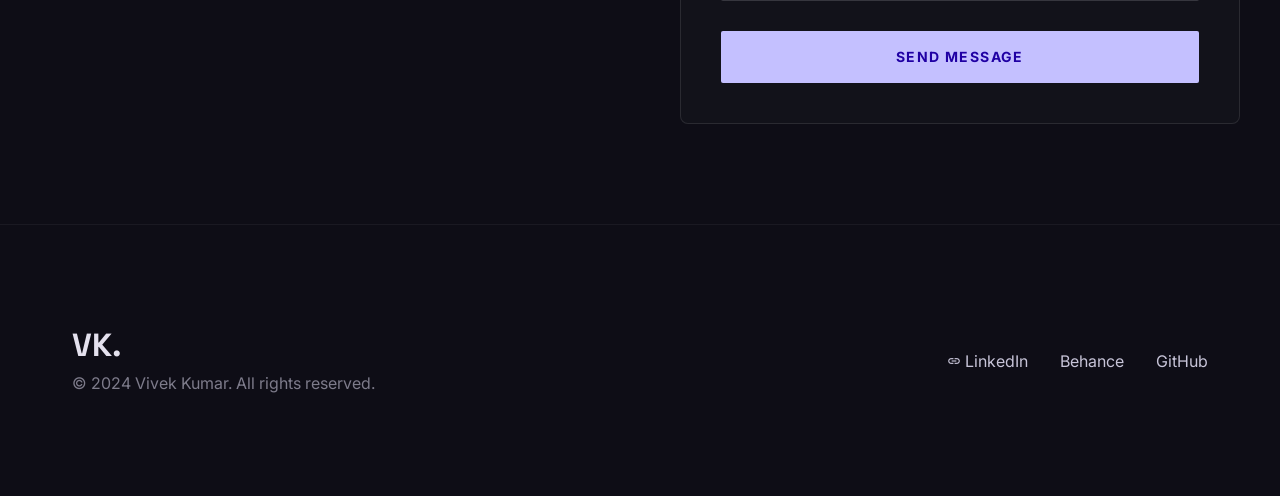
==== commit 077f361f: "title change" ====
--- a/index.html
+++ b/index.html
@@ -5,7 +5,7 @@
 <head>
     <meta charset="utf-8" />
     <meta content="width=device-width, initial-scale=1.0" name="viewport" />
-    <title>Vivek Kumar | Web Designer &amp; WordPress Developer</title>
+    <title>Vivek Kumar | Web Designer &amp; Graphic Designer</title>
     <script src="js/tailwind-play.js"></script>
     <link
         href="https://fonts.googleapis.com/css2?family=Space+Grotesk:wght@300;400;500;600;700&amp;family=Inter:wght@300;400;500;600&amp;display=swap"
@@ -39,8 +39,8 @@
                     <span class="text-on-surface">Vivek</span>
                     <span class="text-primary-container glow-text">Kumar</span>
                 </h1>
-                <p class="font-headline-md text-headline-md text-on-surface-variant mb-4">Web Designer &amp; WordPress
-                    Developer</p>
+                <p class="font-headline-md text-headline-md text-on-surface-variant mb-4">Web Designer &amp; Graphic Designer
+                    </p>
                 <p class="font-body-lg text-body-lg text-outline max-w-2xl mx-auto mb-10">
                     Turning Figma designs into fast, pixel-perfect WordPress websites since 2023.
                 </p>
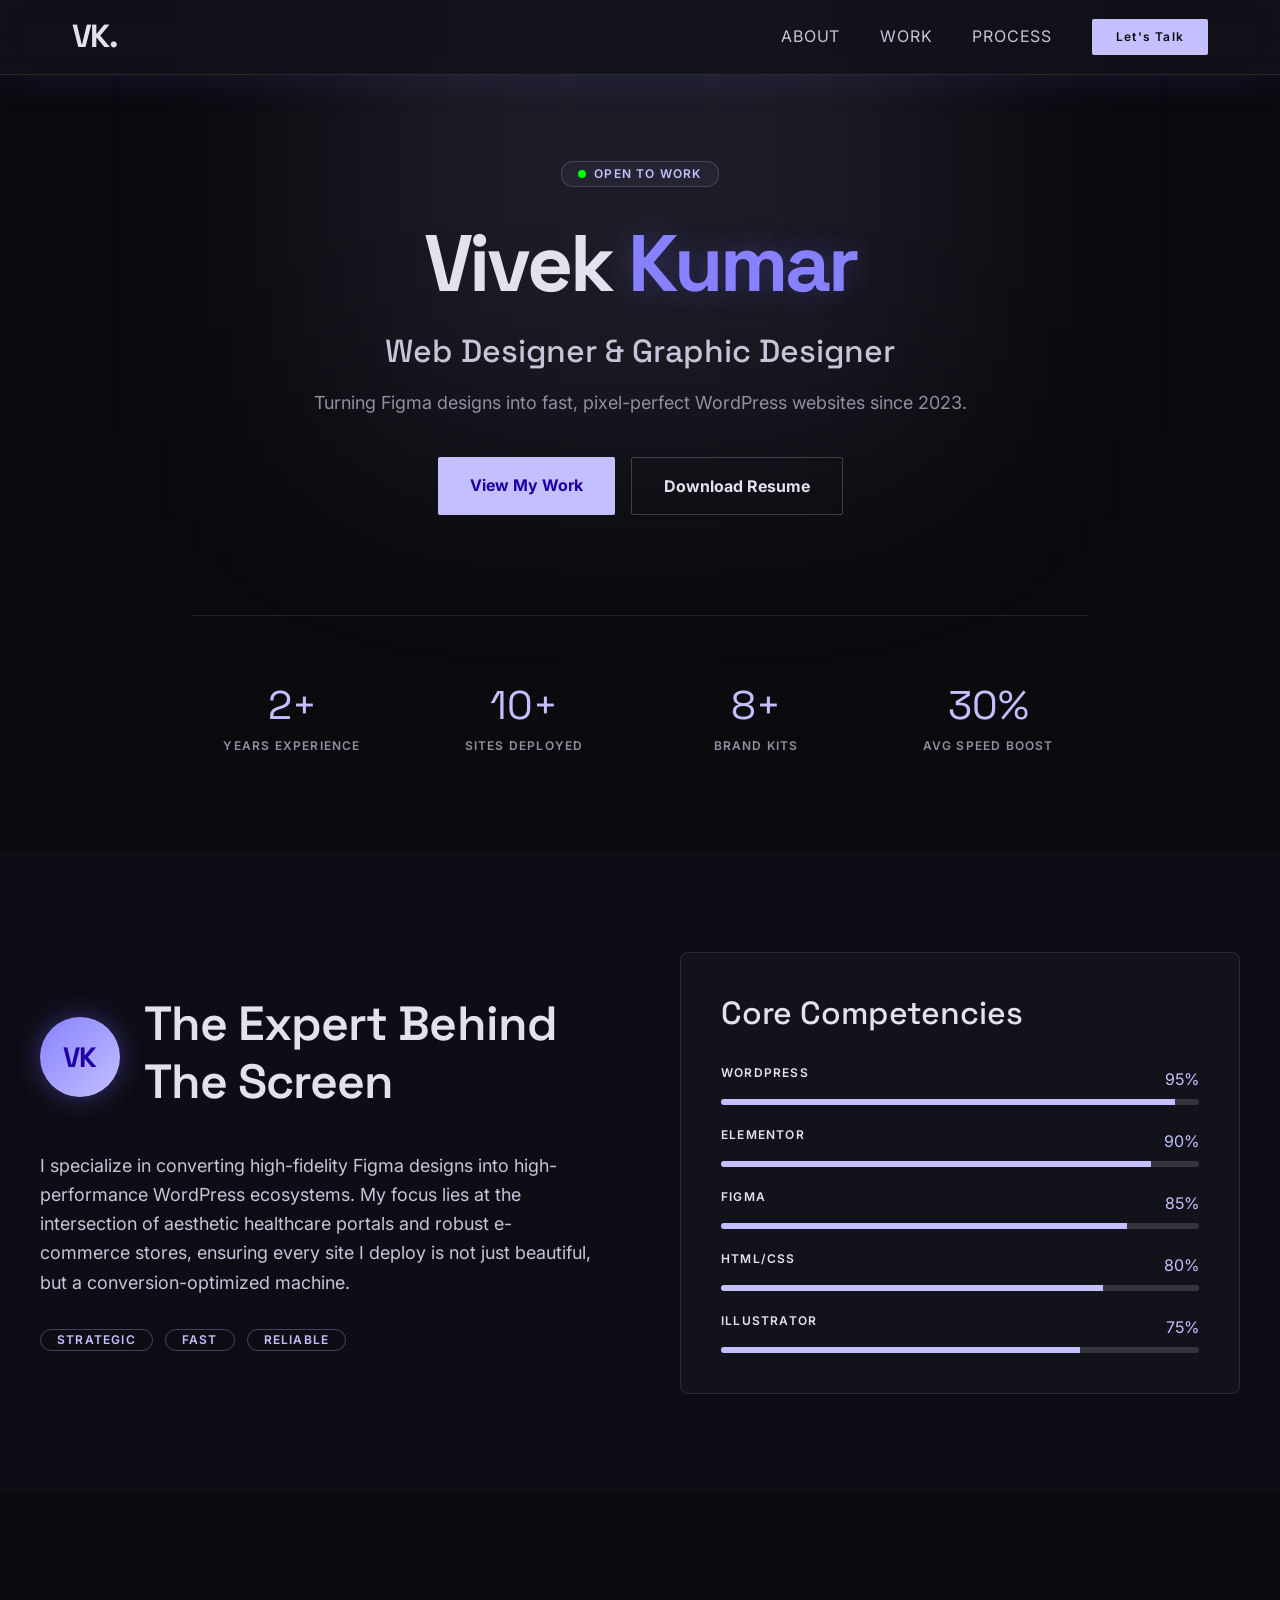
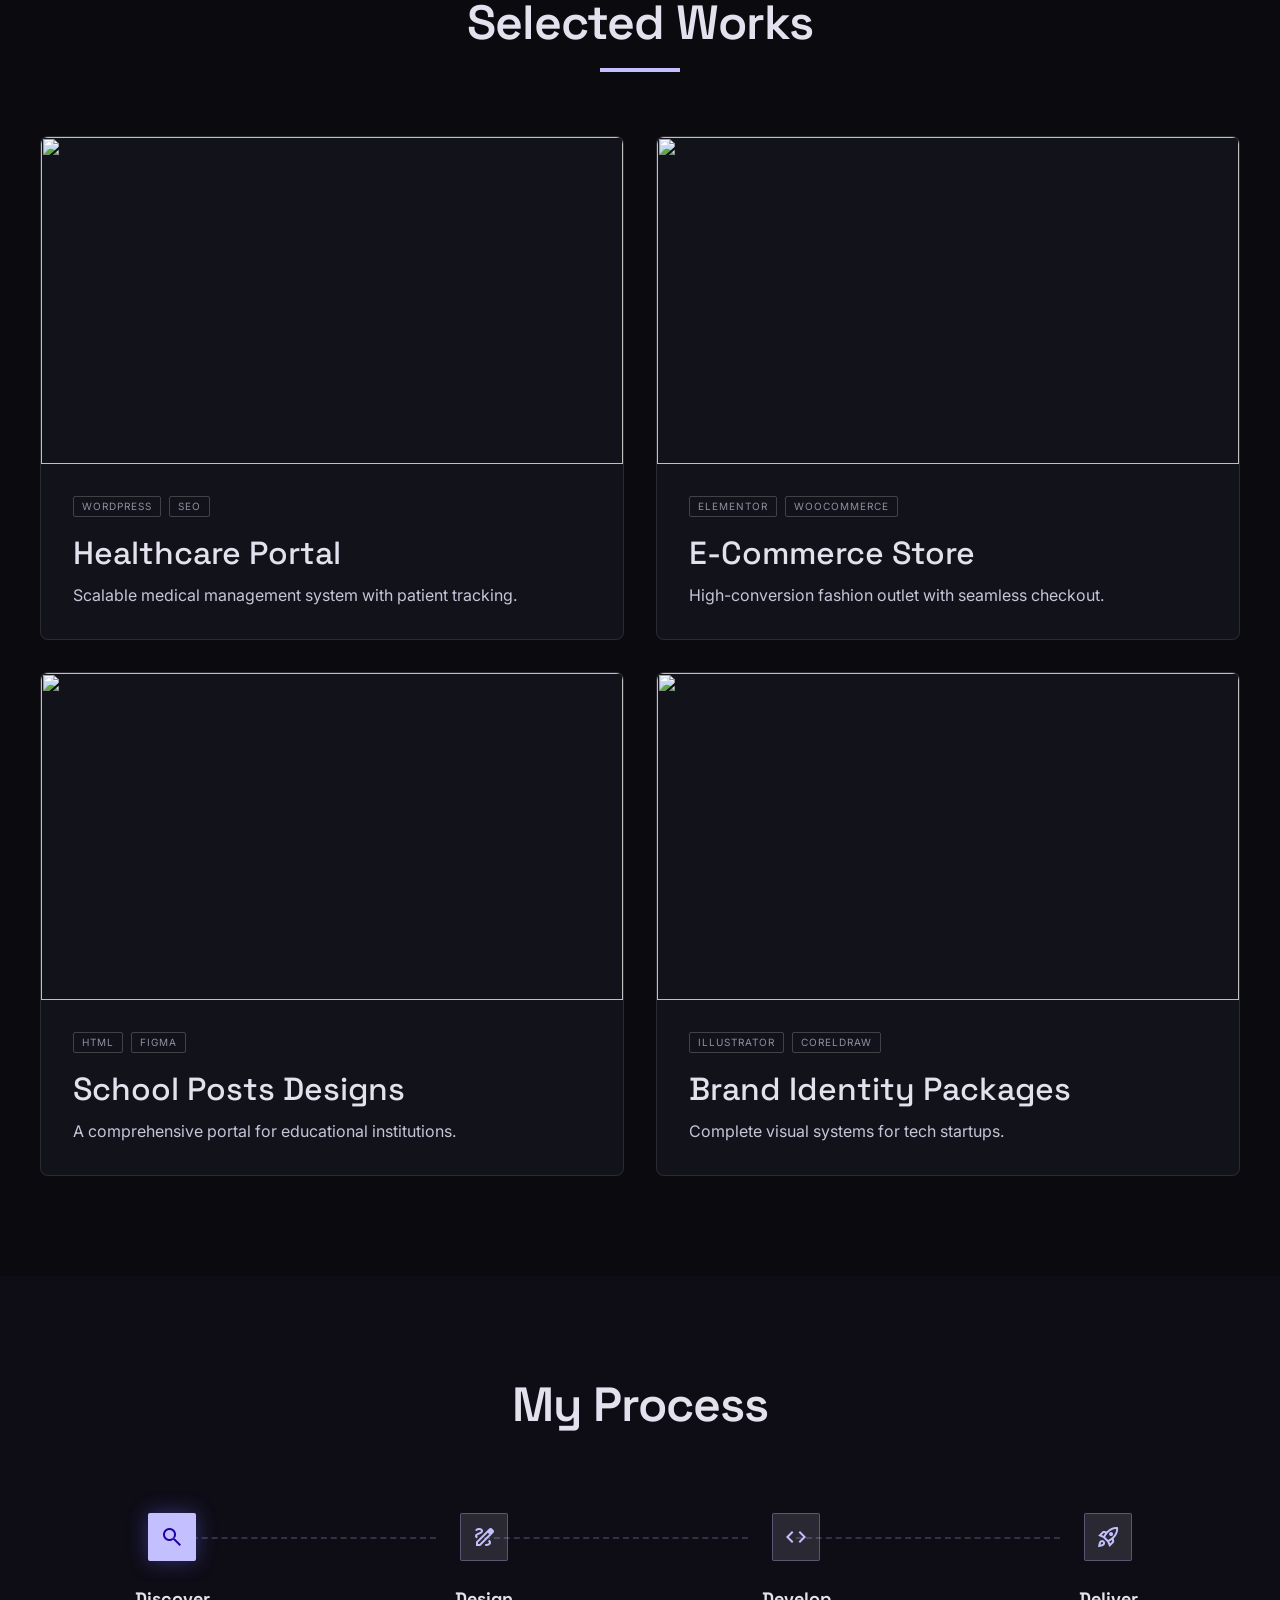
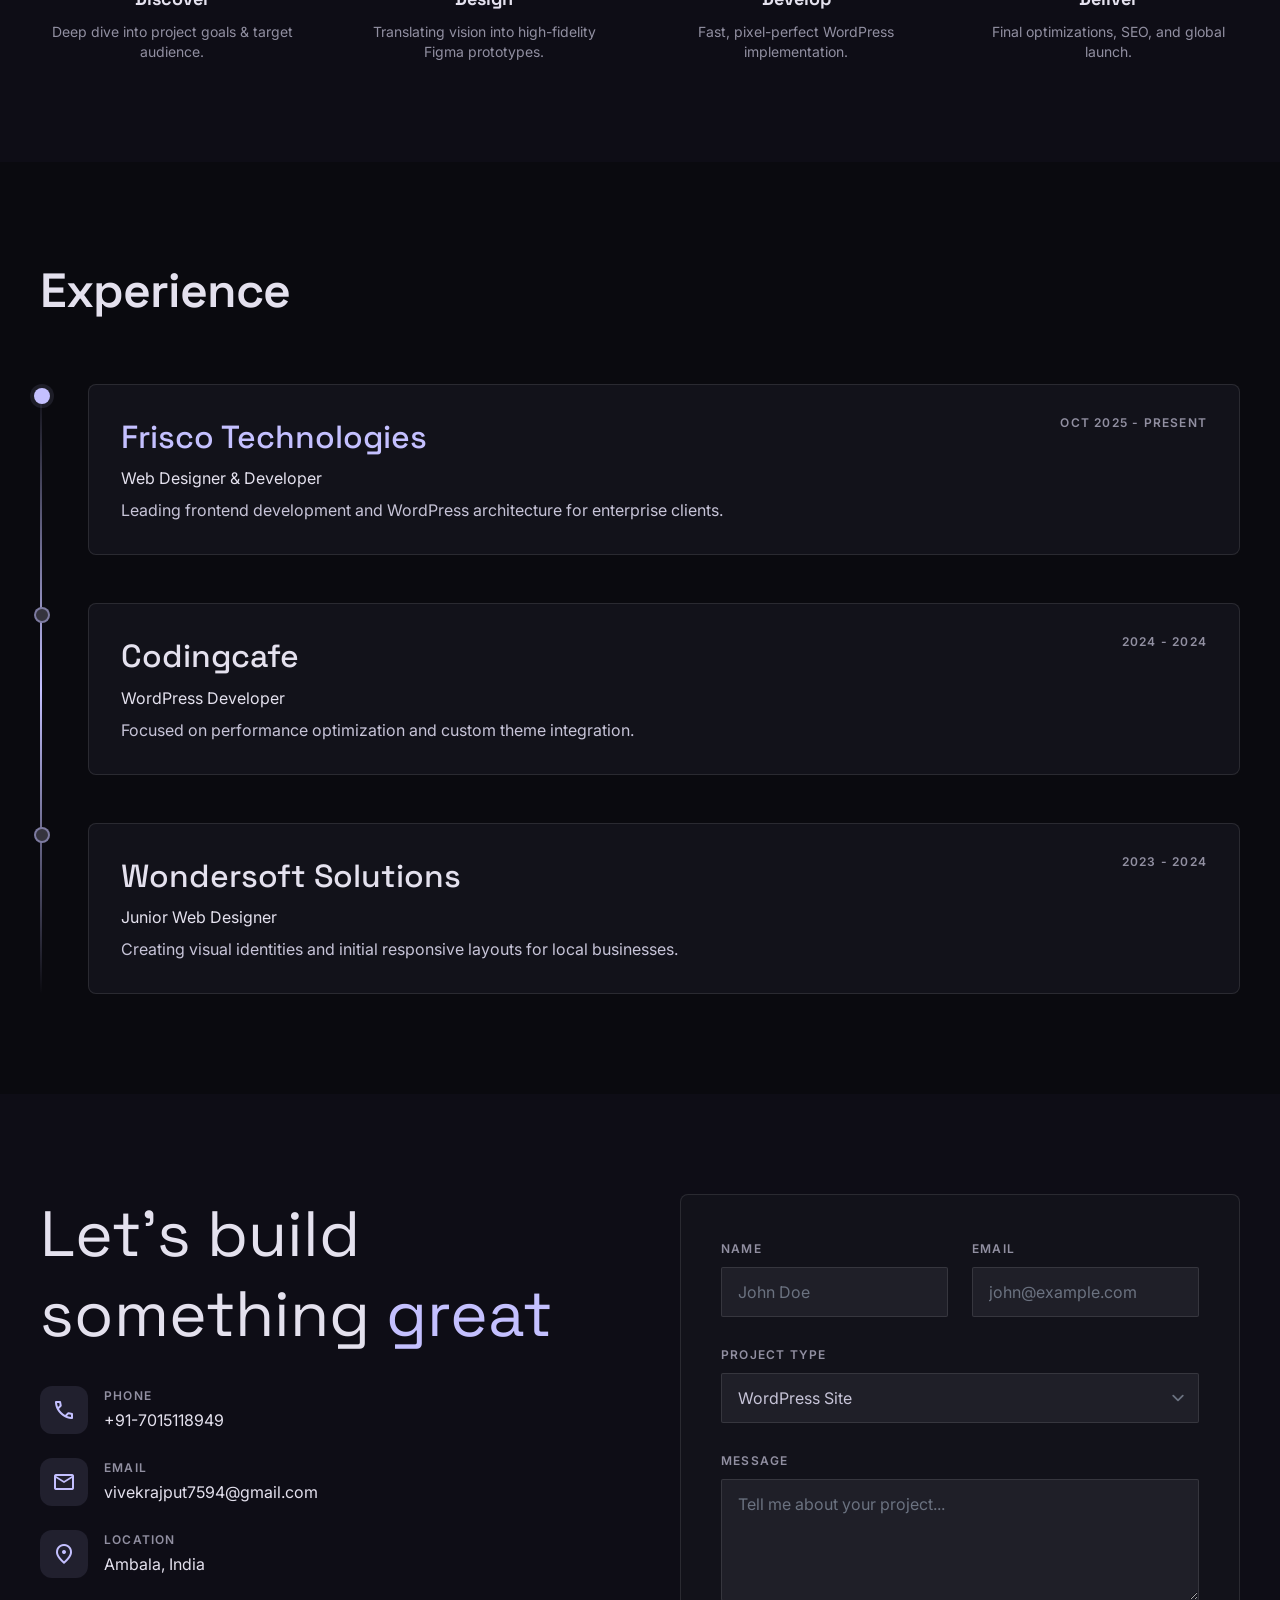
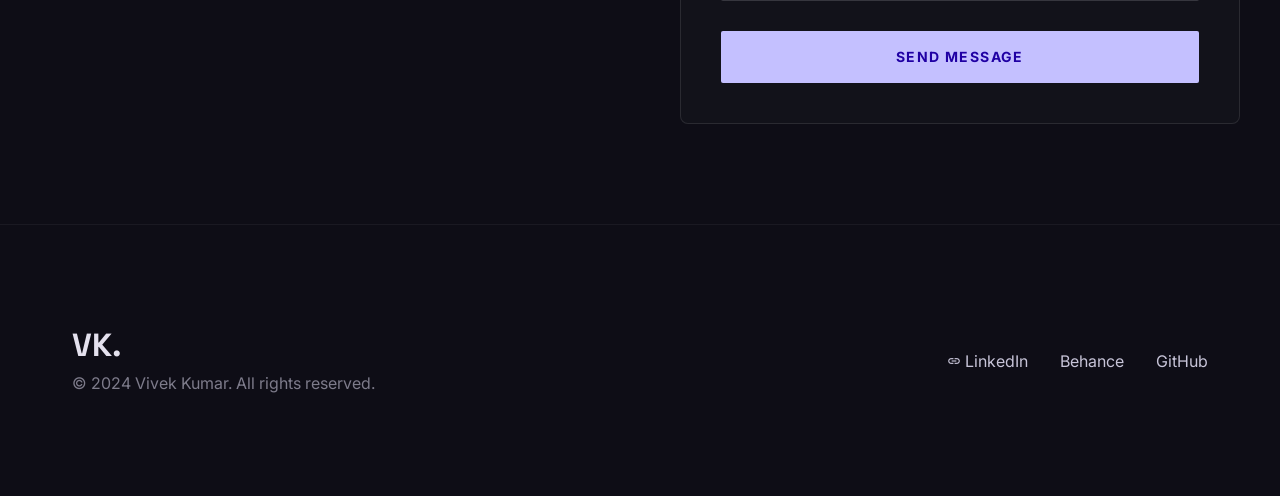
==== commit 232b9c37: "Fix school project link to open gallery page correctly" ====
--- a/index.html
+++ b/index.html
@@ -39,8 +39,9 @@
                     <span class="text-on-surface">Vivek</span>
                     <span class="text-primary-container glow-text">Kumar</span>
                 </h1>
-                <p class="font-headline-md text-headline-md text-on-surface-variant mb-4">Web Designer &amp; Graphic Designer
-                    </p>
+                <p class="font-headline-md text-headline-md text-on-surface-variant mb-4">Web Designer &amp; Graphic
+                    Designer
+                </p>
                 <p class="font-body-lg text-body-lg text-outline max-w-2xl mx-auto mb-10">
                     Turning Figma designs into fast, pixel-perfect WordPress websites since 2023.
                 </p>
@@ -48,7 +49,7 @@
                     <a class="bg-primary text-on-primary px-8 py-4 rounded font-bold transition-all hover:shadow-[0_0_30px_rgba(108,99,255,0.4)]"
                         href="#work">View My Work</a>
                     <a class="border border-white/20 text-on-surface px-8 py-4 rounded font-bold hover:border-white/40 transition-all"
-                        href="./Resume.pdf" target="_blank" rel="noopener noreferrer">Download Resume</a>
+                        href="./vivek kumar 2026.pdf" download="vivek kumar 2026.pdf" target="_blank" rel="noopener noreferrer">Download Resume</a>
                 </div>
                 <div
                     class="grid grid-cols-2 md:grid-cols-4 gap-8 max-w-4xl mx-auto border-t border-white/10 pt-section-padding-mobile">
@@ -171,7 +172,7 @@
                 </div>
                 <div class="grid grid-cols-1 md:grid-cols-2 gap-8">
                     <!-- Project 1 -->
-                    <a href="case-studies/healthcare.html" class="glass-card rounded-xl overflow-hidden group block">
+                    <a href="https://nutrolifescience.com/" target="_blank" rel="noopener noreferrer" class="glass-card rounded-xl overflow-hidden group block">
                         <div class="aspect-video overflow-hidden relative">
                             <img class="w-full h-full object-cover transition-transform duration-500 group-hover:scale-110"
                                 data-alt="A futuristic and sleek digital interface for a medical healthcare portal, showing dashboard elements with calming purple and blue tones, clear data visualization graphs, and professional profile avatars in a modern dark-mode aesthetic."
@@ -197,7 +198,7 @@
                         </div>
                     </a>
                     <!-- Project 2 -->
-                    <a href="case-studies/ecommerce.html" class="glass-card rounded-xl overflow-hidden group block">
+                    <a href="https://shivanshri.com/" target="_blank" rel="noopener noreferrer" class="glass-card rounded-xl overflow-hidden group block">
                         <div class="aspect-video overflow-hidden relative">
                             <img class="w-full h-full object-cover transition-transform duration-500 group-hover:scale-110"
                                 data-alt="A sophisticated e-commerce storefront presentation displaying high-end luxury goods with a minimalist layout. The scene uses soft lighting and a deep violet and black color palette, emphasizing premium textures and modern typography on a sleek product grid."
@@ -222,7 +223,7 @@
                         </div>
                     </a>
                     <!-- Project 3 -->
-                    <a href="case-studies/school.html" class="glass-card rounded-xl overflow-hidden group block">
+                    <a href="school/" class="glass-card rounded-xl overflow-hidden group block">
                         <div class="aspect-video overflow-hidden relative">
                             <img class="w-full h-full object-cover transition-transform duration-500 group-hover:scale-110"
                                 data-alt="A professional educational dashboard showing a clean and organized academic portal with a vertical sidebar, student progress charts, and a calendar view. The design features a premium light purple gradient overlay and crisp, legible typography on a dark background."
@@ -241,12 +242,12 @@
                                 <span
                                     class="text-[10px] px-2 py-0.5 border border-white/20 text-outline rounded uppercase tracking-widest">Figma</span>
                             </div>
-                            <h3 class="font-headline-md text-headline-md text-on-surface mb-2">School Website Suite</h3>
+                            <h3 class="font-headline-md text-headline-md text-on-surface mb-2">School Posts Designs</h3>
                             <p class="text-on-surface-variant">A comprehensive portal for educational institutions.</p>
                         </div>
                     </a>
                     <!-- Project 4 -->
-                    <a href="case-studies/brand.html" class="glass-card rounded-xl overflow-hidden group block">
+                    <a href="https://handsometransportation.com/" target="_blank" rel="noopener noreferrer" class="glass-card rounded-xl overflow-hidden group block">
                         <div class="aspect-video overflow-hidden relative">
                             <img class="w-full h-full object-cover transition-transform duration-500 group-hover:scale-110"
                                 data-alt="A collection of elegant brand identity assets including business cards, letterheads, and a logo manual spread out on a neutral surface. The design features a consistent purple geometric pattern and a minimalist logo, showcasing professional graphic design skills with high-end finishing."
